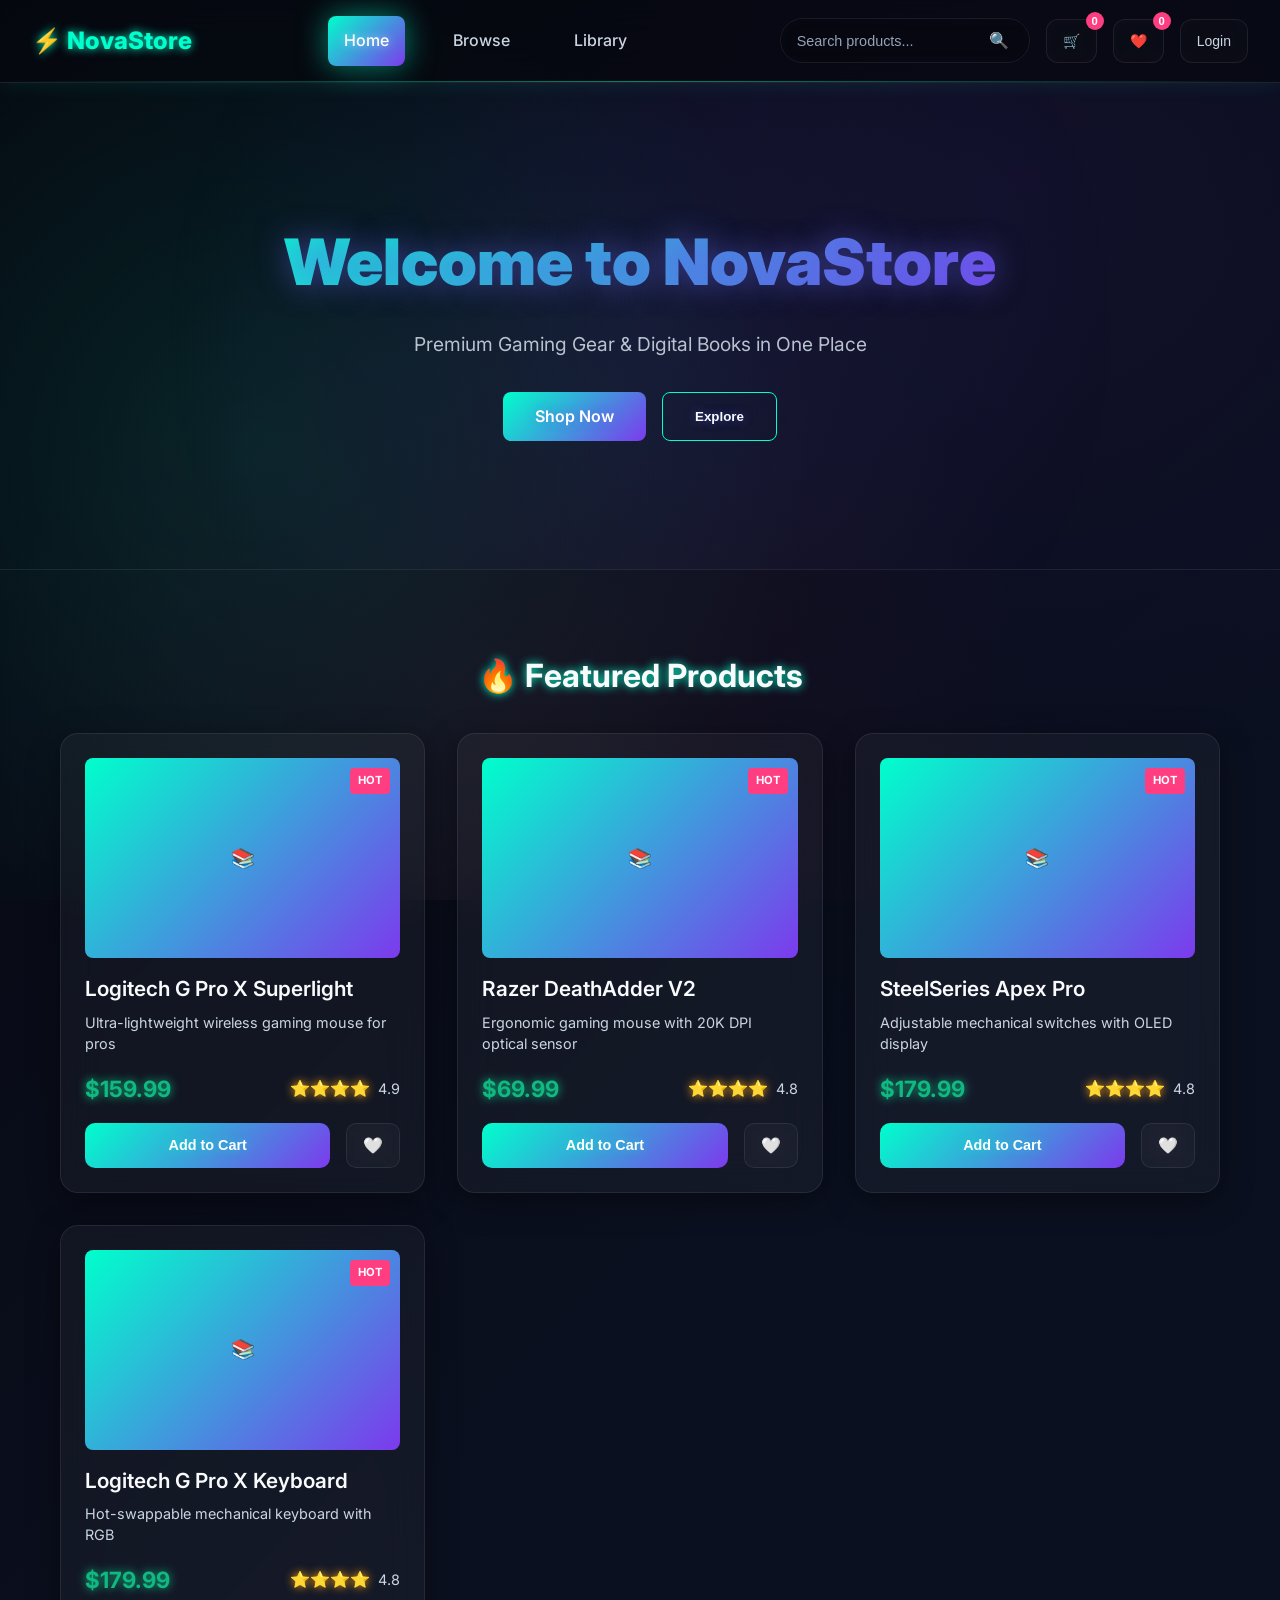
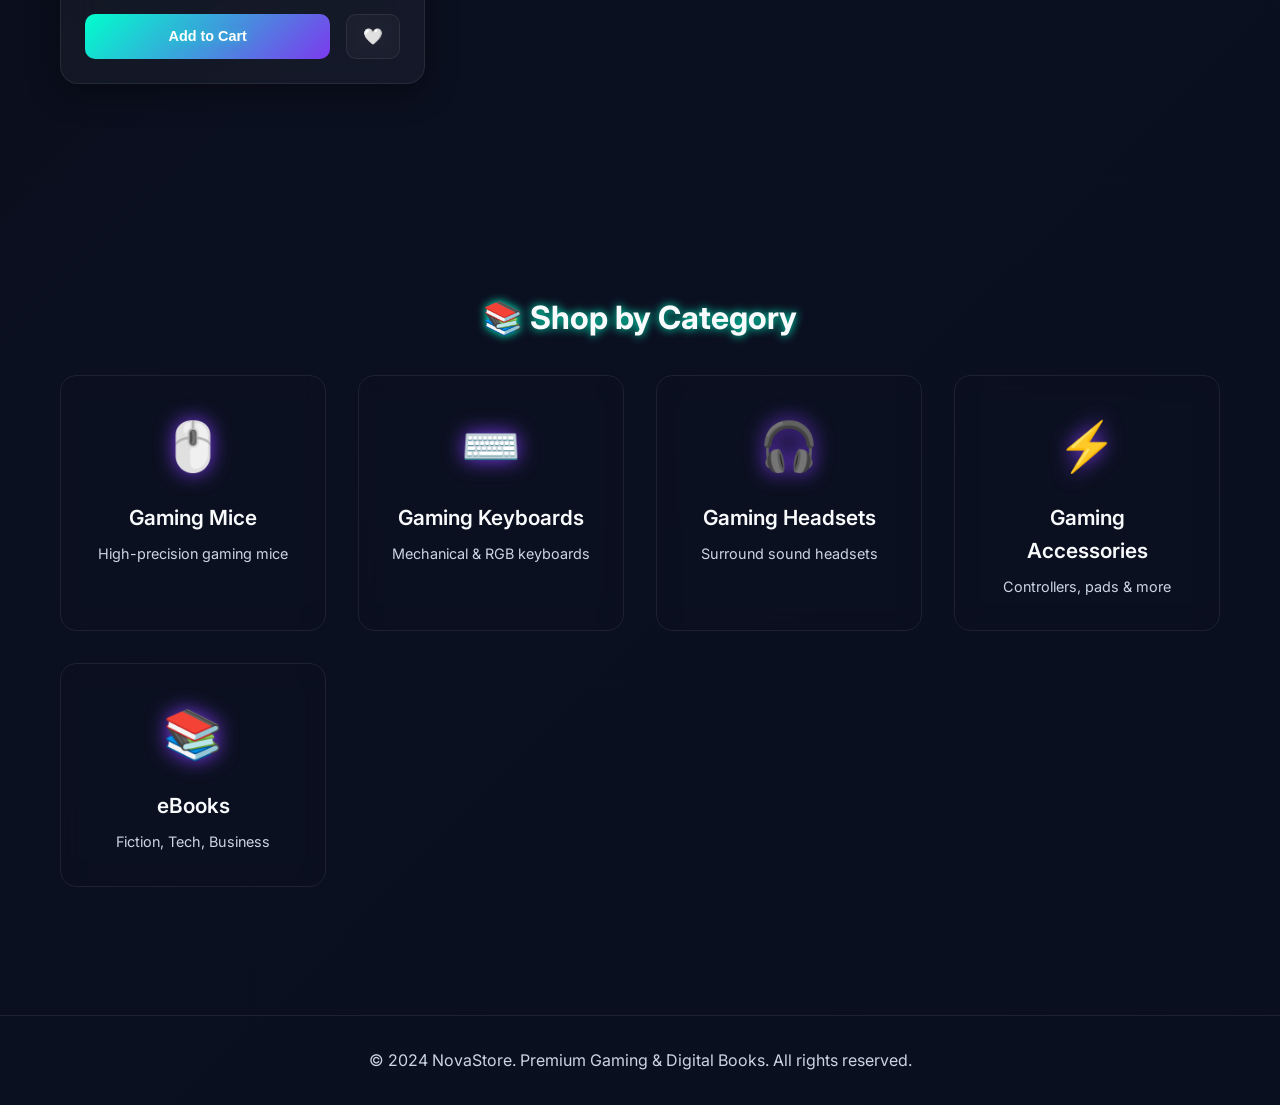
==== index.html @ 417b8835 "Add files via upload" ====
<!DOCTYPE html>
<html lang="en">
<head>
    <meta charset="UTF-8">
    <meta name="viewport" content="width=device-width, initial-scale=1.0">
    <title>NovaStore - Gaming Gear & Digital Books</title>
    <link rel="stylesheet" href="assets/style.css">
    <link rel="preconnect" href="https://fonts.googleapis.com">
    <link rel="preconnect" href="https://fonts.gstatic.com" crossorigin>
    <link href="https://fonts.googleapis.com/css2?family=Inter:wght@300;400;500;600;700;800;900&display=swap" rel="stylesheet">
</head>
<body>
    <!-- Navigation -->
    <nav class="navbar">
        <div class="nav-left">
            <div class="nav-brand">
                <h2>⚡ NovaStore</h2>
            </div>
        </div>
        <div class="nav-center">
            <div class="nav-menu">
                <a href="index.html" class="nav-link active">Home</a>
                <a href="browse.html" class="nav-link">Browse</a>
                <a href="library.html" class="nav-link">Library</a>
            </div>
        </div>
        <div class="nav-right">
            <div class="search-container">
                <input type="text" id="searchInput" placeholder="Search products...">
                <button class="search-btn">🔍</button>
            </div>
            <button class="nav-btn" id="cartBtn">
                <span class="icon">🛒</span>
                <span class="count" id="cartCount">0</span>
            </button>
            <button class="nav-btn" id="wishlistBtn">
                <span class="icon">❤️</span>
                <span class="count" id="wishlistCount">0</span>
            </button>
            <button class="nav-btn" id="loginBtn">Login</button>
        </div>
        <button class="mobile-menu-toggle" id="mobileMenuToggle">☰</button>
    </nav>

    <!-- Hero Section -->
    <section class="hero">
        <div class="hero-content">
            <h1 class="hero-title">Welcome to NovaStore</h1>
            <p class="hero-subtitle">Premium Gaming Gear & Digital Books in One Place</p>
            <div class="hero-actions">
                <a href="browse.html" class="btn-primary">Shop Now</a>
                <button class="btn-secondary" id="exploreBtn">Explore</button>
            </div>
        </div>
        <div class="hero-background"></div>
    </section>

    <!-- Featured Products -->
    <section class="featured-section">
        <div class="container">
            <h2 class="section-title">🔥 Featured Products</h2>
            <div class="products-grid" id="featuredProductsGrid">
                <!-- Products will be dynamically inserted here -->
            </div>
        </div>
    </section>

    <!-- Categories -->
    <section class="categories-section">
        <div class="container">
            <h2 class="section-title">📚 Shop by Category</h2>
            <div class="categories-grid">
                <div class="category-card" data-category="Gaming Gear - Mouse">
                    <div class="category-icon">🖱️</div>
                    <h3>Gaming Mice</h3>
                    <p>High-precision gaming mice</p>
                </div>
                <div class="category-card" data-category="Gaming Gear - Keyboard">
                    <div class="category-icon">⌨️</div>
                    <h3>Gaming Keyboards</h3>
                    <p>Mechanical & RGB keyboards</p>
                </div>
                <div class="category-card" data-category="Gaming Gear - Headsets">
                    <div class="category-icon">🎧</div>
                    <h3>Gaming Headsets</h3>
                    <p>Surround sound headsets</p>
                </div>
                <div class="category-card" data-category="Gaming Gear - Accessories">
                    <div class="category-icon">⚡</div>
                    <h3>Gaming Accessories</h3>
                    <p>Controllers, pads & more</p>
                </div>
                <div class="category-card" data-category="eBooks">
                    <div class="category-icon">📚</div>
                    <h3>eBooks</h3>
                    <p>Fiction, Tech, Business</p>
                </div>
            </div>
        </div>
    </section>

    <!-- Cart Sidebar -->
    <div class="cart-overlay" id="cartOverlay"></div>
    <div class="cart-sidebar" id="cartSidebar">
        <div class="cart-header">
            <h3>Shopping Cart</h3>
            <button class="close-btn" id="closeCartBtn">×</button>
        </div>
        <div class="cart-items" id="cartItems">
            <!-- Cart items will be dynamically inserted here -->
        </div>
        <div class="cart-footer">
            <div class="cart-total">
                <span>Total:</span>
                <span id="cartTotal">$0.00</span>
            </div>
            <button class="checkout-btn" id="checkoutBtn">Checkout</button>
        </div>
    </div>

    <!-- Wishlist Modal -->
    <div class="wishlist-overlay" id="wishlistOverlay"></div>
    <div class="wishlist-modal" id="wishlistModal">
        <div class="wishlist-header">
            <h3>My Wishlist</h3>
            <button class="close-btn" id="closeWishlistBtn">×</button>
        </div>
        <div class="wishlist-items" id="wishlistItems">
            <!-- Wishlist items will be dynamically inserted here -->
        </div>
    </div>

    <!-- Login Modal -->
    <div class="login-overlay" id="loginOverlay"></div>
    <div class="login-modal" id="loginModal">
        <div class="login-header">
            <h3>Login to NovaStore</h3>
            <button class="close-btn" id="closeLoginBtn">×</button>
        </div>
        <form id="loginForm">
            <div class="form-group">
                <input type="text" id="loginUsername" placeholder="Username" required>
            </div>
            <div class="form-group">
                <input type="password" id="loginPassword" placeholder="Password" required>
            </div>
            <button type="submit" class="btn-primary">Login</button>
        </form>
    </div>

    <!-- Toast Notifications -->
    <div class="toast-container" id="toastContainer"></div>

    <!-- Footer -->
    <footer class="footer">
        <div class="container">
            <p>&copy; 2024 NovaStore. Premium Gaming & Digital Books. All rights reserved.</p>
        </div>
    </footer>

    <script src="assets/app.js" defer></script>
</body>
</html>
---- assets/style.css ----
/* NovaStore - Premium Dark Neon SaaS Gaming Marketplace */
:root {
    /* Premium Dark Neon Theme Variables */
    --bg-primary: #06080f;
    --bg-secondary: #0b1020;
    --bg-gradient: linear-gradient(135deg, #06080f 0%, #0b1020 50%, #0a0f1f 100%);
    --card-bg: rgba(255, 255, 255, 0.04);
    --card-glass: rgba(255, 255, 255, 0.02);
    --border: rgba(255, 255, 255, 0.08);
    --border-glow: rgba(255, 255, 255, 0.12);
    
    /* Neon Accent Colors */
    --primary: #00ffcc;
    --secondary: #7c3aed;
    --accent: #ff3d81;
    --success: #10b981;
    --warning: #f59e0b;
    --error: #ef4444;
    
    /* Text System */
    --text: #e5e7eb;
    --text-primary: #f8fafc;
    --text-secondary: #cbd5e1;
    --text-muted: #94a3b8;
    --text-dim: #64748b;
    
    /* Shadow & Glow System */
    --shadow-glow: 0 0 20px rgba(0, 255, 204, 0.3);
    --shadow-card: 0 8px 32px rgba(0, 0, 0, 0.4);
    --shadow-hover: 0 12px 48px rgba(0, 255, 204, 0.15);
    --glow-primary: 0 0 30px rgba(0, 255, 204, 0.5);
    --glow-secondary: 0 0 25px rgba(124, 58, 237, 0.4);
    --glow-accent: 0 0 20px rgba(255, 61, 129, 0.4);
    
    /* Glass Effect Values */
    --glass-blur: blur(20px);
    --glass-bg: rgba(6, 8, 15, 0.7);
    --glass-border: rgba(255, 255, 255, 0.1);
}

* {
    margin: 0;
    padding: 0;
    box-sizing: border-box;
}

body {
    font-family: 'Inter', -apple-system, BlinkMacSystemFont, 'Segoe UI', sans-serif;
    background: var(--bg-gradient);
    color: var(--text-primary);
    line-height: 1.6;
    overflow-x: hidden;
    min-height: 100vh;
    position: relative;
}

body::before {
    content: '';
    position: fixed;
    top: 0;
    left: 0;
    right: 0;
    bottom: 0;
    background: radial-gradient(circle at 20% 50%, rgba(0, 255, 204, 0.1) 0%, transparent 50%),
                radial-gradient(circle at 80% 20%, rgba(124, 58, 237, 0.08) 0%, transparent 50%),
                radial-gradient(circle at 40% 80%, rgba(255, 61, 129, 0.06) 0%, transparent 50%);
    pointer-events: none;
    z-index: -1;
    animation: backgroundFloat 20s ease-in-out infinite;
}

.container {
    max-width: 1200px;
    margin: 0 auto;
    padding: 0 20px;
}

/* Navigation - Steam Style Glass UI */
.navbar {
    display: flex;
    justify-content: space-between;
    align-items: center;
    padding: 1rem 2rem;
    background: var(--glass-bg);
    backdrop-filter: var(--glass-blur);
    border-bottom: 1px solid var(--glass-border);
    position: sticky;
    top: 0;
    z-index: 1000;
    box-shadow: 0 0 20px rgba(0, 255, 204, 0.1);
    transition: all 0.3s ease;
}

.navbar::after {
    content: '';
    position: absolute;
    bottom: 0;
    left: 0;
    right: 0;
    height: 1px;
    background: linear-gradient(90deg, transparent, var(--primary), transparent);
    opacity: 0.5;
    animation: borderGlow 3s ease-in-out infinite;
}

.nav-left {
    display: flex;
    align-items: center;
    flex: 0 0 auto;
}

.nav-brand h2 {
    font-weight: 800;
    font-size: 1.5rem;
    color: var(--primary);
    margin: 0;
    text-shadow: 0 0 10px var(--primary);
}

.nav-center {
    display: flex;
    justify-content: center;
    align-items: center;
    flex: 1 0 auto;
}

.nav-menu {
    display: flex;
    align-items: center;
    gap: 2rem;
}

.nav-link {
    color: var(--text-secondary);
    text-decoration: none;
    font-weight: 500;
    padding: 0.75rem 1rem;
    border-radius: 8px;
    transition: all 0.3s ease;
    position: relative;
    overflow: hidden;
}

.nav-link::before {
    content: '';
    position: absolute;
    top: 0;
    left: -100%;
    width: 100%;
    height: 100%;
    background: linear-gradient(90deg, transparent, rgba(0, 255, 204, 0.2), transparent);
    transition: left 0.5s ease;
}

.nav-link:hover {
    background: var(--card-glass);
    color: var(--primary);
    transform: translateY(-2px);
    box-shadow: 0 4px 12px rgba(0, 255, 204, 0.2);
}

.nav-link:hover::before {
    left: 100%;
}

.nav-link.active {
    background: linear-gradient(135deg, var(--primary), var(--secondary));
    color: white;
    box-shadow: var(--glow-primary);
    text-shadow: 0 0 10px rgba(255, 255, 255, 0.5);
}

.nav-right {
    display: flex;
    align-items: center;
    gap: 1rem;
    flex: 0 0 auto;
}

.search-container {
    display: flex;
    align-items: center;
    background: var(--bg-glass);
    border: 1px solid var(--border);
    border-radius: 25px;
    padding: 0.5rem 1rem;
    transition: all 0.3s ease;
    min-width: 200px;
    backdrop-filter: blur(10px);
}

.search-container input {
    background: none;
    border: none;
    color: var(--text-primary);
    font-size: 0.9rem;
    width: 100%;
    outline: none;
}

.search-container input::placeholder {
    color: var(--text-muted);
}

.search-btn {
    background: none;
    border: none;
    color: var(--text-secondary);
    cursor: pointer;
    font-size: 1rem;
    padding: 0.25rem;
    margin-left: 0.5rem;
}

.nav-btn {
    background: var(--card-glass);
    border: 1px solid var(--border);
    color: var(--text-secondary);
    border-radius: 10px;
    padding: 0.5rem 1rem;
    cursor: pointer;
    transition: all 0.3s cubic-bezier(0.4, 0, 0.2, 1);
    font-weight: 500;
    font-size: 0.9rem;
    position: relative;
    backdrop-filter: var(--glass-blur);
    overflow: hidden;
}

.nav-btn::before {
    content: '';
    position: absolute;
    top: 50%;
    left: 50%;
    width: 0;
    height: 0;
    background: radial-gradient(circle, rgba(0, 255, 204, 0.2), transparent);
    transform: translate(-50%, -50%);
    transition: all 0.4s ease;
    border-radius: 50%;
}

.nav-btn:hover {
    border-color: var(--primary);
    color: var(--primary);
    transform: translateY(-3px) scale(1.05);
    box-shadow: var(--glow-primary);
}

.nav-btn:hover::before {
    width: 100%;
    height: 100%;
}

.nav-btn.bounce {
    animation: cartBounce 0.6s ease;
}

.nav-btn .count {
    position: absolute;
    top: -8px;
    right: -8px;
    background: var(--accent);
    color: white;
    border-radius: 50%;
    width: 18px;
    height: 18px;
    display: flex;
    align-items: center;
    justify-content: center;
    font-size: 0.7rem;
    font-weight: 700;
}

/* Enhanced Badge/Count Styling */
.cart-count,
.wishlist-count,
.badge,
.item-count {
    position: absolute;
    top: -6px;
    right: -6px;

    min-width: 18px;
    height: 18px;
    padding: 0 5px;

    display: flex;
    align-items: center;
    justify-content: center;

    font-size: 11px;
    font-weight: 700;
    line-height: 1;

    border-radius: 999px;

    background: #ff3d81;
    color: #ffffff;

    box-shadow: 0 0 10px rgba(255, 61, 129, 0.5);

    z-index: 10;
}

/* Enhanced Navigation Button Styling */
.nav-actions button,
.nav-btn,
.icon-btn {
    position: relative;

    /* make buttons bigger */
    padding: 10px 16px;
    min-width: 44px;
    min-height: 44px;

    font-size: 14px;

    display: flex;
    align-items: center;
    justify-content: center;

    border-radius: 12px;
}

/* make icons container stable */
.nav-actions {
    display: flex;
    align-items: center;
    gap: 12px;
}

.navbar,
.nav-actions,
.nav-btn,
.icon-btn {
    overflow: visible !important;
}

/* Make sure navbar is on top layer */
.navbar {
    position: sticky;
    top: 0;
    z-index: 9999;
}

/* Ensure buttons are proper stacking context */
.nav-actions button,
.nav-btn,
.icon-btn {
    position: relative;
    z-index: 1;
}

/* FORCE badge ABOVE EVERYTHING */
.cart-count,
.wishlist-count,
.badge,
.item-count {
    position: absolute;
    top: -6px;
    right: -6px;

    z-index: 99999 !important;

    min-width: 18px;
    height: 18px;

    display: flex;
    align-items: center;
    justify-content: center;

    font-size: 11px;
    font-weight: 700;

    border-radius: 999px;

    background: #ff3d81;
    color: white;

    box-shadow: 0 0 10px rgba(255, 61, 129, 0.6);
}

/* extra safety for mobile */
@media (max-width: 768px) {
    .nav-actions button,
    .nav-btn,
    .icon-btn {
        padding: 12px 18px;
        min-width: 48px;
        min-height: 48px;
    }
}

.mobile-menu-toggle {
    display: none;
    background: var(--bg-glass);
    border: 1px solid var(--border);
    border-radius: 8px;
    padding: 0.5rem;
    cursor: pointer;
    color: var(--text-primary);
    font-size: 1.2rem;
}

/* Hero Section */
.hero {
    padding: 8rem 0;
    background: linear-gradient(135deg, var(--bg-dark) 0%, var(--bg-card) 100%);
    position: relative;
    overflow: hidden;
}

.hero-content {
    text-align: center;
    position: relative;
    z-index: 1;
    max-width: 800px;
    margin: 0 auto;
}

.hero-title {
    font-size: clamp(2.5rem, 5vw, 4rem);
    font-weight: 900;
    margin-bottom: 1rem;
    background: linear-gradient(135deg, var(--primary), var(--secondary));
    -webkit-background-clip: text;
    background-clip: text;
    -webkit-text-fill-color: transparent;
    color: transparent;
    text-shadow: 0 0 30px rgba(99, 102, 241, 0.5);
}

.hero-subtitle {
    font-size: 1.2rem;
    color: var(--text-secondary);
    margin-bottom: 2rem;
    opacity: 0.9;
}

.hero-actions {
    display: flex;
    gap: 1rem;
    justify-content: center;
    flex-wrap: wrap;
}

.hero-background {
    position: absolute;
    top: 0;
    left: 0;
    right: 0;
    bottom: 0;
    background: radial-gradient(circle, rgba(99, 102, 241, 0.1) 0%, transparent 70%);
    animation: float 6s ease-in-out infinite;
}

/* Section Styles */
section {
    padding: 5rem 0;
}

.section-title, .page-title {
    font-size: 2rem;
    font-weight: 700;
    color: var(--text-primary);
    margin-bottom: 2rem;
    text-align: center;
    text-shadow: 0 0 10px var(--primary);
}

/* Featured Section */
.featured-section {
    background: var(--bg-card);
    border-top: 1px solid var(--border);
}

/* Categories Section */
.categories-section {
    background: var(--bg-dark);
}

.categories-grid {
    display: grid;
    grid-template-columns: repeat(auto-fit, minmax(250px, 1fr));
    gap: 2rem;
    margin-bottom: 3rem;
}

.category-card {
    background: var(--bg-glass);
    border: 1px solid var(--border);
    border-radius: 16px;
    padding: 2rem;
    text-align: center;
    cursor: pointer;
    transition: all 0.3s ease;
    backdrop-filter: blur(10px);
    position: relative;
    overflow: hidden;
}

.category-card:hover {
    transform: translateY(-8px);
    border-color: var(--primary);
    box-shadow: 0 20px 40px rgba(99, 102, 241, 0.3);
}

.category-icon {
    font-size: 3rem;
    margin-bottom: 1rem;
    filter: drop-shadow(0 0 10px var(--secondary));
}

.category-card h3 {
    font-size: 1.3rem;
    font-weight: 600;
    color: var(--text-primary);
    margin-bottom: 0.5rem;
}

.category-card p {
    color: var(--text-secondary);
    font-size: 0.9rem;
}

/* Browse Section */
.browse-section {
    background: var(--bg-dark);
    min-height: 60vh;
}

.browse-header {
    display: flex;
    justify-content: space-between;
    align-items: center;
    margin-bottom: 2rem;
    flex-wrap: wrap;
    gap: 1rem;
}

.filter-controls {
    display: flex;
    gap: 1rem;
}

.filter-controls select {
    background: var(--bg-glass);
    border: 1px solid var(--border);
    color: var(--text-primary);
    padding: 0.5rem 1rem;
    border-radius: 8px;
    cursor: pointer;
    min-width: 150px;
    backdrop-filter: blur(10px);
    transition: all 0.3s ease;
}

.filter-controls select:hover {
    border-color: var(--primary);
}

/* Library Section */
.library-section {
    background: var(--bg-dark);
    min-height: 60vh;
}

.library-header {
    display: flex;
    justify-content: space-between;
    align-items: center;
    margin-bottom: 2rem;
    flex-wrap: wrap;
    gap: 1rem;
}

.library-stats {
    color: var(--text-secondary);
    font-size: 1rem;
}

.library-stats #libraryCount {
    color: var(--primary);
    font-weight: 600;
}

.empty-state {
    text-align: center;
    padding: 4rem 2rem;
    background: var(--bg-glass);
    border: 1px solid var(--border);
    border-radius: 16px;
    backdrop-filter: blur(10px);
}

.empty-icon {
    font-size: 4rem;
    margin-bottom: 1rem;
    opacity: 0.5;
}

.empty-state h3 {
    font-size: 1.5rem;
    color: var(--text-primary);
    margin-bottom: 1rem;
}

.empty-state p {
    color: var(--text-secondary);
    margin-bottom: 2rem;
}

/* Products Grid */
.products-grid {
    display: grid;
    grid-template-columns: repeat(auto-fill, minmax(300px, 1fr));
    gap: 2rem;
    margin-bottom: 3rem;
}

/* Product Cards - World-Class Glassmorphism */
.product-card {
    background: var(--card-bg);
    border: 1px solid var(--border);
    border-radius: 18px;
    padding: 1.5rem;
    transition: all 0.4s cubic-bezier(0.4, 0, 0.2, 1);
    position: relative;
    overflow: hidden;
    backdrop-filter: var(--glass-blur);
    box-shadow: var(--shadow-card);
}

.product-card::before {
    content: '';
    position: absolute;
    top: 0;
    left: 0;
    right: 0;
    bottom: 0;
    background: linear-gradient(135deg, 
        rgba(0, 255, 204, 0.05) 0%, 
        rgba(124, 58, 237, 0.03) 50%, 
        rgba(255, 61, 129, 0.02) 100%);
    opacity: 0;
    transition: opacity 0.4s ease;
    pointer-events: none;
}

.product-card:hover {
    transform: translateY(-12px) scale(1.02);
    border-color: var(--primary);
    box-shadow: var(--shadow-hover);
    background: var(--card-glass);
}

.product-card:hover::before {
    opacity: 1;
}

.product-image {
    width: 100%;
    height: 200px;
    background: linear-gradient(135deg, var(--primary), var(--secondary));
    border-radius: 8px;
    display: flex;
    align-items: center;
    justify-content: center;
    color: white;
    font-size: 1.2rem;
    font-weight: 600;
    margin-bottom: 1rem;
    position: relative;
}

.product-badge {
    position: absolute;
    top: 10px;
    right: 10px;
    background: var(--accent);
    color: white;
    padding: 0.25rem 0.5rem;
    border-radius: 4px;
    font-size: 0.7rem;
    font-weight: 700;
    text-transform: uppercase;
}

.product-title {
    font-size: 1.3rem;
    font-weight: 600;
    color: var(--text-primary);
    margin-bottom: 0.5rem;
    line-height: 1.4;
}

.product-description {
    color: var(--text-secondary);
    font-size: 0.9rem;
    line-height: 1.5;
    margin-bottom: 1rem;
}

.product-meta {
    display: flex;
    justify-content: space-between;
    align-items: center;
    margin-bottom: 1rem;
}

.product-price {
    font-size: 1.4rem;
    font-weight: 700;
    color: var(--success);
    text-shadow: 0 0 10px var(--success);
}

.product-rating {
    display: flex;
    align-items: center;
    gap: 0.5rem;
}

.stars {
    color: var(--warning);
    filter: drop-shadow(0 0 5px var(--warning));
}

.rating-value {
    color: var(--text-secondary);
    font-size: 0.9rem;
}

.product-actions {
    display: flex;
    gap: 1rem;
}

.product-btn {
    background: linear-gradient(135deg, var(--primary), var(--secondary));
    color: white;
    border: none;
    border-radius: 10px;
    padding: 0.75rem 1.5rem;
    font-weight: 600;
    cursor: pointer;
    transition: all 0.3s cubic-bezier(0.4, 0, 0.2, 1);
    font-size: 0.9rem;
    flex: 1;
    text-shadow: 0 0 10px rgba(0, 255, 204, 0.5);
    position: relative;
    overflow: hidden;
}

.product-btn::before {
    content: '';
    position: absolute;
    top: 0;
    left: -100%;
    width: 100%;
    height: 100%;
    background: linear-gradient(90deg, transparent, rgba(255, 255, 255, 0.2), transparent);
    transition: left 0.6s ease;
}

.product-btn:hover {
    transform: translateY(-3px) scale(1.02);
    box-shadow: var(--glow-primary);
    background: linear-gradient(135deg, var(--primary), var(--accent));
}

.product-btn:hover::before {
    left: 100%;
}

.product-btn:active {
    transform: translateY(-1px) scale(1.01);
    transition: all 0.1s ease;
}

.product-btn:disabled {
    background: var(--text-dim);
    cursor: not-allowed;
    transform: none;
    box-shadow: none;
    opacity: 0.6;
}

.product-btn:disabled::before {
    display: none;
}

.wishlist-btn {
    background: var(--card-glass);
    border: 1px solid var(--border);
    color: var(--text-secondary);
    border-radius: 10px;
    padding: 0.75rem 1rem;
    cursor: pointer;
    transition: all 0.3s cubic-bezier(0.4, 0, 0.2, 1);
    font-size: 1rem;
    backdrop-filter: var(--glass-blur);
    position: relative;
    overflow: hidden;
}

.wishlist-btn::before {
    content: '';
    position: absolute;
    top: 50%;
    left: 50%;
    width: 0;
    height: 0;
    background: radial-gradient(circle, rgba(255, 61, 129, 0.3), transparent);
    transform: translate(-50%, -50%);
    transition: all 0.4s ease;
    border-radius: 50%;
}

.wishlist-btn:hover {
    border-color: var(--accent);
    color: var(--accent);
    transform: translateY(-3px) scale(1.05);
    box-shadow: var(--glow-accent);
    background: var(--card-bg);
}

.wishlist-btn:hover::before {
    width: 100%;
    height: 100%;
}

.wishlist-btn.active {
    background: linear-gradient(135deg, var(--accent), var(--secondary));
    border-color: var(--accent);
    color: white;
    box-shadow: var(--glow-accent);
    animation: heartPulse 1.5s ease-in-out infinite;
}

.wishlist-btn:active {
    transform: translateY(-1px) scale(1.02);
    transition: all 0.1s ease;
}

/* Cart Sidebar */
.cart-overlay, .wishlist-overlay, .login-overlay {
    position: fixed;
    top: 0;
    left: 0;
    right: 0;
    bottom: 0;
    background: rgba(0, 0, 0, 0.9);
    z-index: 999;
    opacity: 0;
    visibility: hidden;
    transition: all 0.3s ease;
    backdrop-filter: blur(10px);
}

.cart-overlay.active, .wishlist-overlay.active, .login-overlay.active {
    opacity: 1;
    visibility: visible;
}

.cart-sidebar {
    position: fixed;
    top: 0;
    right: -400px;
    width: 350px;
    height: 100vh;
    background: var(--bg-card);
    border-left: 1px solid var(--primary);
    z-index: 1000;
    transition: right 0.3s ease;
    overflow-y: auto;
    backdrop-filter: blur(20px);
}

.cart-sidebar.active {
    right: 0;
    box-shadow: -10px 0 30px rgba(99, 102, 241, 0.3);
}

.cart-header, .wishlist-header, .login-header {
    display: flex;
    justify-content: space-between;
    align-items: center;
    padding: 1.5rem;
    border-bottom: 1px solid var(--border);
}

.close-btn {
    background: none;
    border: none;
    color: var(--text-muted);
    font-size: 1.5rem;
    cursor: pointer;
    padding: 0.5rem;
    transition: color 0.3s ease;
}

.close-btn:hover {
    color: var(--accent);
}

.cart-items, .wishlist-items {
    padding: 1rem;
    max-height: calc(100vh - 200px);
    overflow-y: auto;
}

.cart-item, .wishlist-item {
    display: flex;
    justify-content: space-between;
    align-items: center;
    padding: 1rem;
    border-bottom: 1px solid var(--border);
    background: var(--bg-glass);
    margin-bottom: 0.5rem;
    border-radius: 8px;
}

.cart-item:last-child, .wishlist-item:last-child {
    border-bottom: none;
}

.cart-item-info, .wishlist-item-info {
    flex: 1;
}

.cart-item-title, .wishlist-item-title {
    font-weight: 600;
    color: var(--text-primary);
    margin-bottom: 0.5rem;
}

.cart-item-price, .wishlist-item-price {
    color: var(--success);
    font-weight: 700;
    margin-bottom: 0.5rem;
}

.quantity-controls {
    display: flex;
    align-items: center;
    gap: 0.5rem;
}

.quantity-btn {
    background: var(--bg-glass);
    border: 1px solid var(--border);
    color: var(--text-secondary);
    border-radius: 4px;
    width: 24px;
    height: 24px;
    cursor: pointer;
    display: flex;
    align-items: center;
    justify-content: center;
    font-size: 0.8rem;
    transition: all 0.3s ease;
}

.quantity-btn:hover {
    background: var(--primary);
    color: white;
}

.quantity-value {
    color: var(--text-primary);
    font-weight: 500;
    min-width: 20px;
    text-align: center;
}

.remove-item {
    background: none;
    border: none;
    color: var(--accent);
    cursor: pointer;
    padding: 0.5rem;
    transition: color 0.3s ease;
}

.remove-item:hover {
    color: var(--error);
}

.cart-footer {
    padding: 1.5rem;
    border-top: 1px solid var(--border);
    background: var(--bg-glass);
}

.cart-total {
    display: flex;
    justify-content: space-between;
    align-items: center;
    margin-bottom: 1rem;
    font-size: 1.1rem;
    font-weight: 600;
}

.checkout-btn {
    background: linear-gradient(135deg, var(--success), var(--primary));
    color: white;
    border: none;
    border-radius: 8px;
    padding: 0.75rem 1.5rem;
    font-weight: 600;
    cursor: pointer;
    transition: all 0.3s ease;
    width: 100%;
    text-shadow: 0 0 10px rgba(16, 185, 129, 0.5);
}

.checkout-btn:hover {
    transform: translateY(-2px);
    box-shadow: 0 10px 20px rgba(16, 185, 129, 0.4);
}

/* Modals */
.wishlist-modal, .login-modal {
    position: fixed;
    top: 50%;
    left: 50%;
    transform: translate(-50%, -50%);
    background: var(--bg-card);
    border: 1px solid var(--primary);
    border-radius: 16px;
    padding: 2rem;
    max-width: 500px;
    width: 90%;
    z-index: 1001;
    opacity: 0;
    visibility: hidden;
    transition: all 0.3s ease;
    backdrop-filter: blur(20px);
}

.wishlist-modal.active, .login-modal.active {
    opacity: 1;
    visibility: visible;
    transform: translate(-50%, -50%) scale(1);
    box-shadow: 0 20px 40px rgba(99, 102, 241, 0.3);
}

/* Forms */
.form-group {
    margin-bottom: 1.5rem;
}

.form-group input {
    width: 100%;
    background: var(--bg-glass);
    border: 1px solid var(--border);
    border-radius: 8px;
    padding: 1rem;
    color: var(--text-primary);
    font-size: 1rem;
    transition: all 0.3s ease;
}

.form-group input:focus {
    outline: none;
    border-color: var(--primary);
    box-shadow: 0 0 10px rgba(99, 102, 241, 0.2);
}

.form-group input::placeholder {
    color: var(--text-muted);
}

/* Buttons */
.btn-primary, .btn-secondary {
    background: linear-gradient(135deg, var(--primary), var(--secondary));
    color: white;
    border: none;
    border-radius: 8px;
    padding: 0.75rem 2rem;
    font-weight: 600;
    cursor: pointer;
    transition: all 0.3s ease;
    text-decoration: none;
    display: inline-block;
    text-shadow: 0 0 10px rgba(99, 102, 241, 0.5);
}

.btn-secondary {
    background: var(--bg-glass);
    border: 1px solid var(--primary);
    color: var(--text-primary);
}

.btn-primary:hover, .btn-secondary:hover {
    transform: translateY(-2px);
    box-shadow: 0 10px 20px rgba(99, 102, 241, 0.4);
}

/* Toast Notifications */
.toast-container {
    position: fixed;
    top: 20px;
    right: 20px;
    z-index: 2000;
}

.toast {
    background: var(--card-glass);
    border: 1px solid var(--border);
    border-radius: 12px;
    padding: 1rem 1.5rem;
    margin-bottom: 1rem;
    color: var(--text-primary);
    font-weight: 500;
    animation: slideInFromRight 0.4s cubic-bezier(0.4, 0, 0.2, 1);
    min-width: 280px;
    backdrop-filter: var(--glass-blur);
    box-shadow: var(--shadow-card);
    position: relative;
    overflow: hidden;
}

.toast::before {
    content: '';
    position: absolute;
    top: 0;
    left: 0;
    right: 0;
    height: 2px;
    background: linear-gradient(90deg, transparent, var(--primary), transparent);
    animation: shimmer 2s ease-in-out infinite;
}

.toast.success {
    border-color: var(--success);
    background: rgba(16, 185, 129, 0.1);
}

.toast.error {
    border-color: var(--error);
    background: rgba(239, 68, 68, 0.1);
}

/* Footer */
.footer {
    background: var(--bg-card);
    padding: 2rem 0;
    text-align: center;
    border-top: 1px solid var(--border);
}

.footer p {
    color: var(--text-secondary);
}

/* High-End SaaS Animations */
@keyframes fadeIn {
    from { opacity: 0; }
    to { opacity: 1; }
}

@keyframes fadeInUp {
    from { 
        opacity: 0;
        transform: translateY(40px);
    }
    to {
        opacity: 1;
        transform: translateY(0);
    }
}

@keyframes slideInFromRight {
    from { 
        opacity: 0;
        transform: translateX(50px);
    }
    to {
        opacity: 1;
        transform: translateX(0);
    }
}

@keyframes float {
    0%, 100% { transform: translate(-50%, -50%) scale(1); }
    50% { transform: translate(-50%, -50%) scale(1.1); }
}

@keyframes backgroundFloat {
    0%, 100% { 
        background-position: 0% 50%;
        transform: scale(1);
    }
    50% { 
        background-position: 100% 50%;
        transform: scale(1.05);
    }
}

@keyframes borderGlow {
    0%, 100% { opacity: 0.3; }
    50% { opacity: 0.8; }
}

@keyframes heartPulse {
    0%, 100% { 
        transform: scale(1);
        box-shadow: var(--glow-accent);
    }
    50% { 
        transform: scale(1.05);
        box-shadow: 0 0 25px rgba(255, 61, 129, 0.6);
    }
}

@keyframes glowPulse {
    0%, 100% { 
        box-shadow: var(--glow-primary);
    }
    50% { 
        box-shadow: 0 0 40px rgba(0, 255, 204, 0.7);
    }
}

@keyframes cartBounce {
    0%, 100% { transform: scale(1); }
    25% { transform: scale(1.2) rotate(-5deg); }
    50% { transform: scale(0.9) rotate(5deg); }
    75% { transform: scale(1.1) rotate(-2deg); }
}

@keyframes shimmer {
    0% { background-position: -200% center; }
    100% { background-position: 200% center; }
}

.animate-fade-in {
    opacity: 0;
    animation: fadeIn 0.8s ease-out forwards;
}

/* Mobile Responsiveness */
@media (max-width: 768px) {
    .navbar {
        padding: 1rem;
        flex-wrap: wrap;
    }
    
    .nav-left {
        flex: 1;
    }
    
    .nav-center {
        order: 3;
        flex-basis: 100%;
        margin-top: 1rem;
    }
    
    .nav-menu {
        display: none;
        position: absolute;
        top: 100%;
        left: 0;
        right: 0;
        background: var(--bg-card);
        border: 1px solid var(--primary);
        border-radius: 12px;
        padding: 1rem;
        opacity: 0;
        visibility: hidden;
        transform: translateY(-10px);
        transition: all 0.3s ease;
        z-index: 999;
        flex-direction: column;
        gap: 1rem;
    }
    
    .nav-menu.active {
        display: flex;
        opacity: 1;
        visibility: visible;
        transform: translateY(0);
    }
    
    .mobile-menu-toggle {
        display: block;
    }
    
    .products-grid {
        grid-template-columns: repeat(auto-fill, minmax(250px, 1fr));
        gap: 1rem;
    }
    
    .cart-sidebar {
        width: 300px;
        right: -300px;
    }
    
    .wishlist-modal, .login-modal {
        width: 95%;
        margin: 1rem;
        padding: 1.5rem;
    }
    
    .hero-actions {
        flex-direction: column;
        align-items: center;
    }
    
    .browse-header, .library-header {
        flex-direction: column;
        gap: 1rem;
    }
    
    .filter-controls {
        justify-content: center;
    }
    
    .categories-grid {
        grid-template-columns: repeat(auto-fit, minmax(200px, 1fr));
        gap: 1rem;
    }
}

@media (max-width: 480px) {
    .products-grid {
        grid-template-columns: 1fr;
    }
    
    .nav-right {
        gap: 0.5rem;
    }
    
    .search-container {
        min-width: 150px;
    }
    
    .nav-btn {
        padding: 0.5rem 0.75rem;
        font-size: 0.8rem;
    }
}
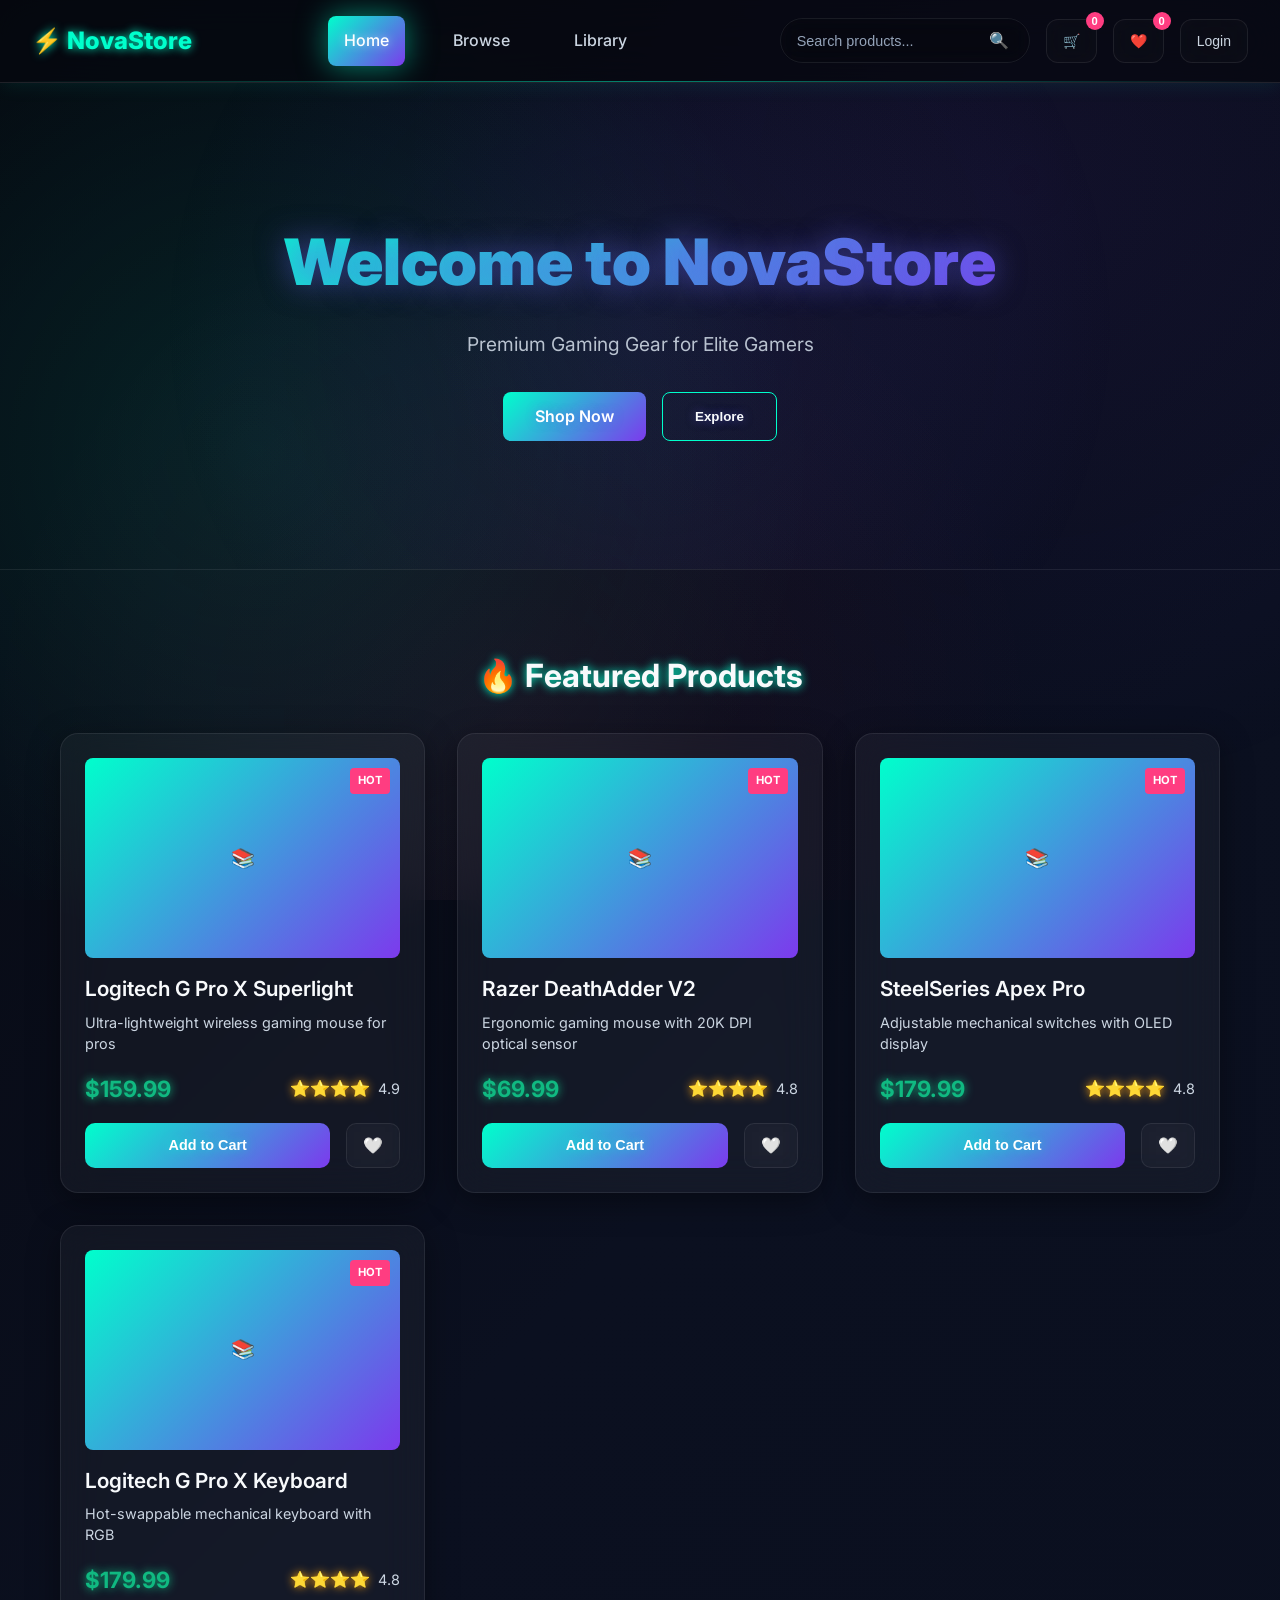
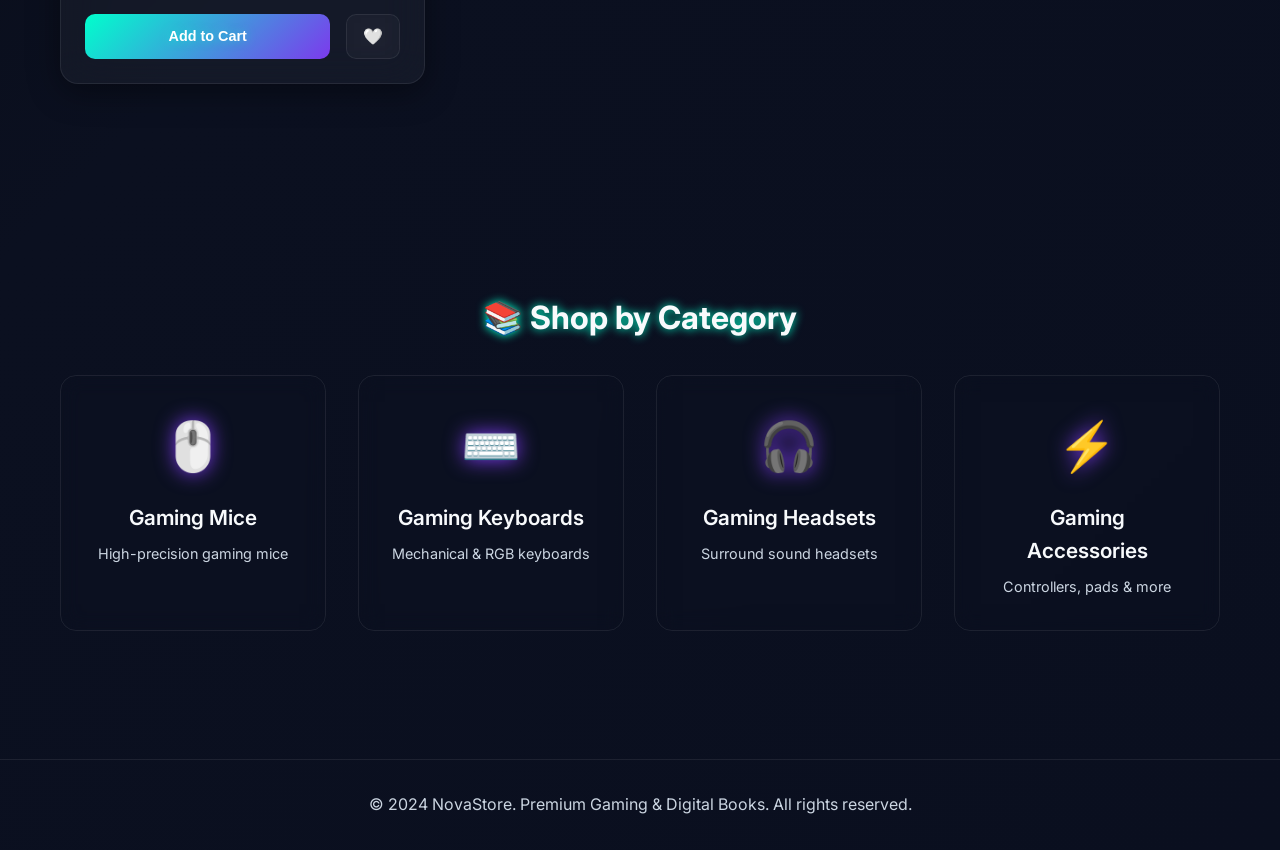
==== commit 04adac2a: "Add files via upload" ====
--- a/index.html
+++ b/index.html
@@ -3,7 +3,7 @@
 <head>
     <meta charset="UTF-8">
     <meta name="viewport" content="width=device-width, initial-scale=1.0">
-    <title>NovaStore - Gaming Gear & Digital Books</title>
+    <title>NovaStore - Premium Gaming Gear</title>
     <link rel="stylesheet" href="assets/style.css">
     <link rel="preconnect" href="https://fonts.googleapis.com">
     <link rel="preconnect" href="https://fonts.gstatic.com" crossorigin>
@@ -46,7 +46,7 @@
     <section class="hero">
         <div class="hero-content">
             <h1 class="hero-title">Welcome to NovaStore</h1>
-            <p class="hero-subtitle">Premium Gaming Gear & Digital Books in One Place</p>
+            <p class="hero-subtitle">Premium Gaming Gear for Elite Gamers</p>
             <div class="hero-actions">
                 <a href="browse.html" class="btn-primary">Shop Now</a>
                 <button class="btn-secondary" id="exploreBtn">Explore</button>
@@ -89,11 +89,6 @@
                     <div class="category-icon">⚡</div>
                     <h3>Gaming Accessories</h3>
                     <p>Controllers, pads & more</p>
-                </div>
-                <div class="category-card" data-category="eBooks">
-                    <div class="category-icon">📚</div>
-                    <h3>eBooks</h3>
-                    <p>Fiction, Tech, Business</p>
                 </div>
             </div>
         </div>
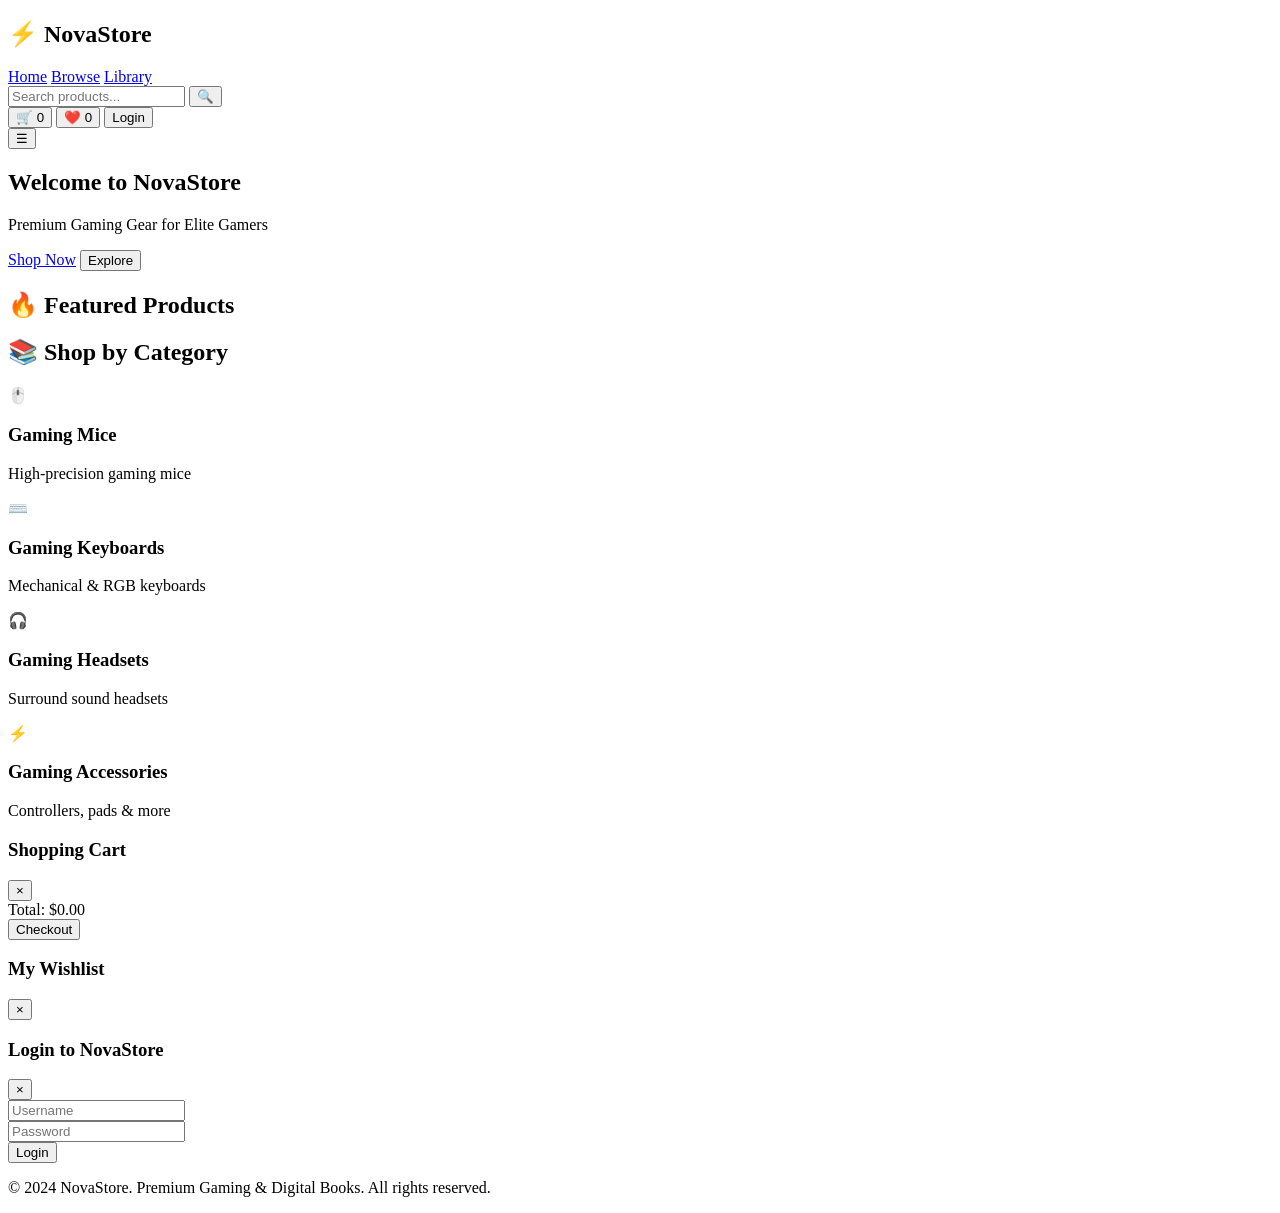
==== commit 9b6cb2d2: "Add files via upload" ====
--- a/index.html
+++ b/index.html
@@ -8,6 +8,55 @@
     <link rel="preconnect" href="https://fonts.googleapis.com">
     <link rel="preconnect" href="https://fonts.gstatic.com" crossorigin>
     <link href="https://fonts.googleapis.com/css2?family=Inter:wght@300;400;500;600;700;800;900&display=swap" rel="stylesheet">
+<style>
+/* FORCE MOBILE FIX - NO BREAK */
+@media screen and (max-width: 768px) {
+
+  body {
+    margin: 0;
+    padding: 0;
+    overflow-x: hidden;
+  }
+
+  .navbar {
+    display: flex;
+    flex-direction: column !important;
+    align-items: center !important;
+    gap: 10px;
+  }
+
+  .nav-menu {
+    display: flex;
+    flex-wrap: wrap;
+    justify-content: center;
+    gap: 8px;
+  }
+
+  .nav-actions {
+    width: 100%;
+    display: flex;
+    justify-content: space-around;
+  }
+
+  input, .search-input {
+    width: 90% !important;
+  }
+
+  .books-grid {
+    display: grid !important;
+    grid-template-columns: 1fr !important;
+    gap: 15px;
+  }
+
+  .book-card {
+    width: 100% !important;
+  }
+
+  button, .book-btn {
+    width: 100%;
+  }
+}
+</style>
 </head>
 <body>
     <!-- Navigation -->
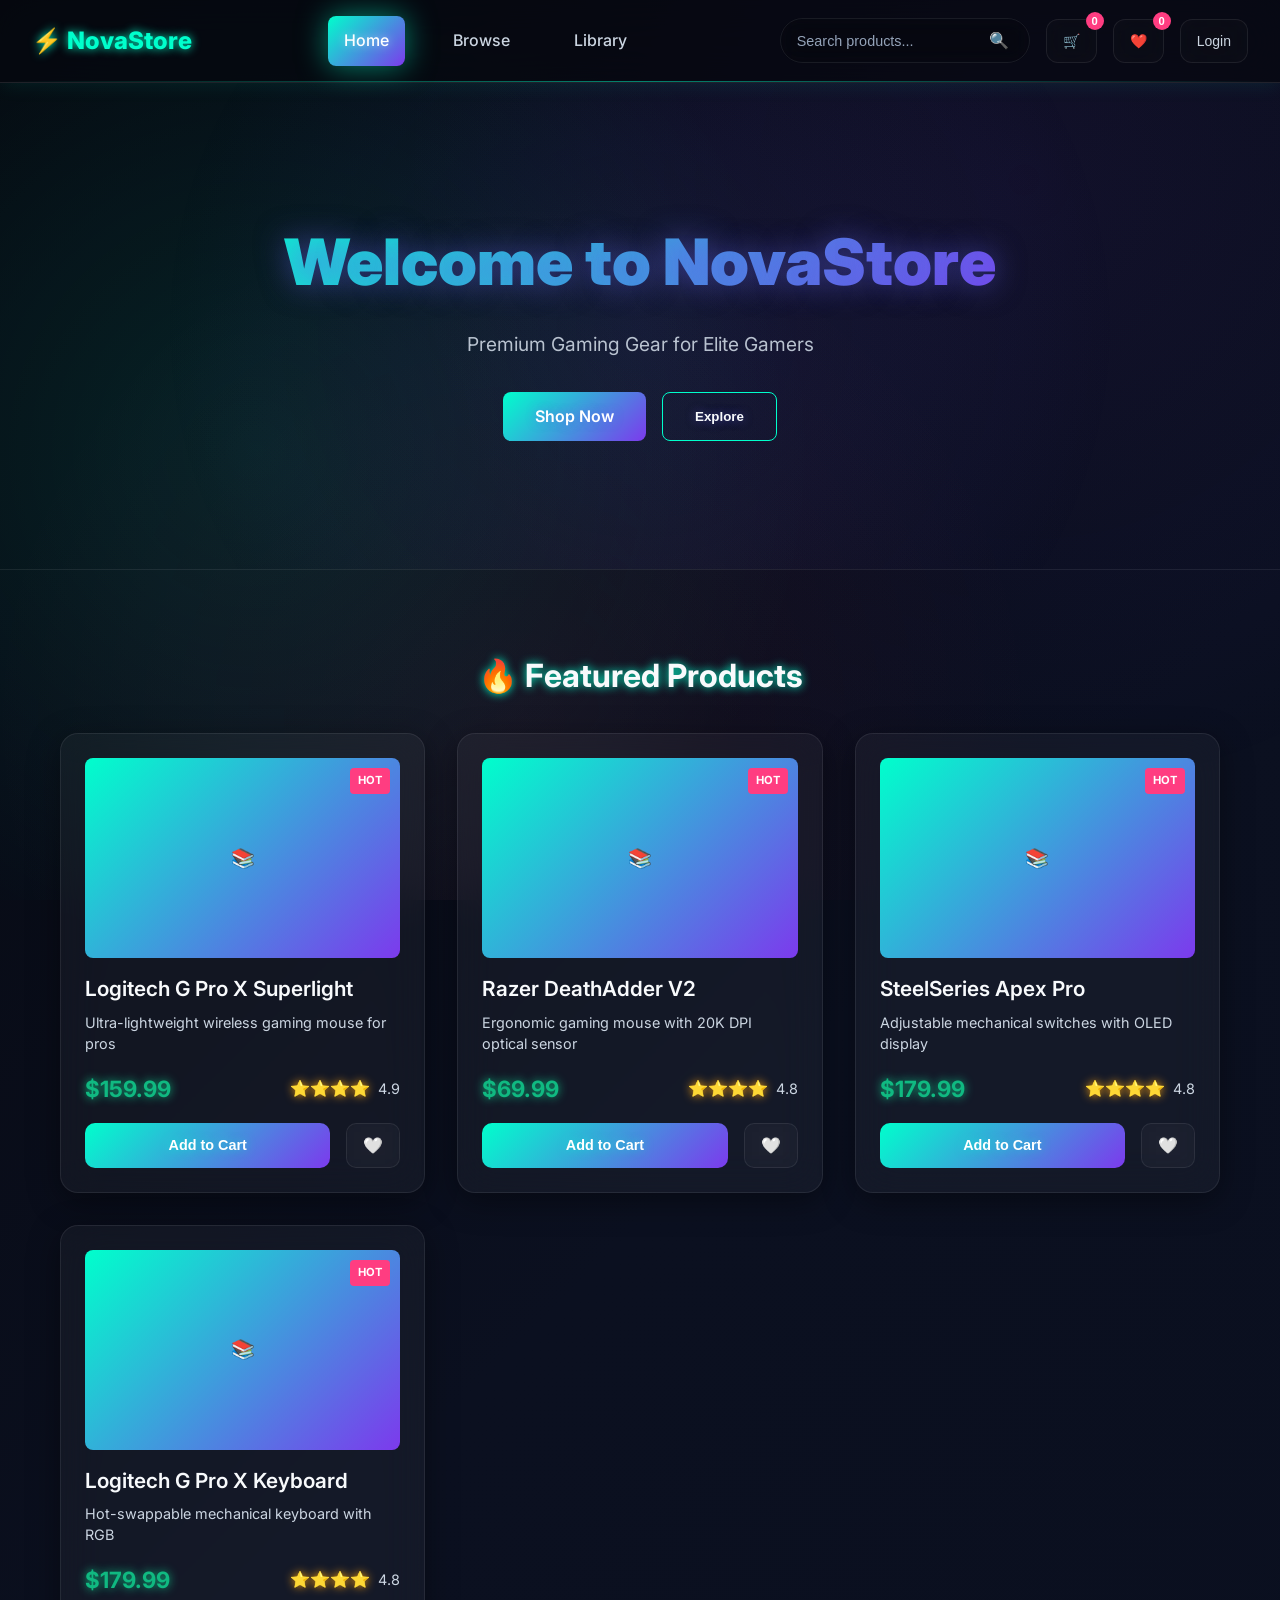
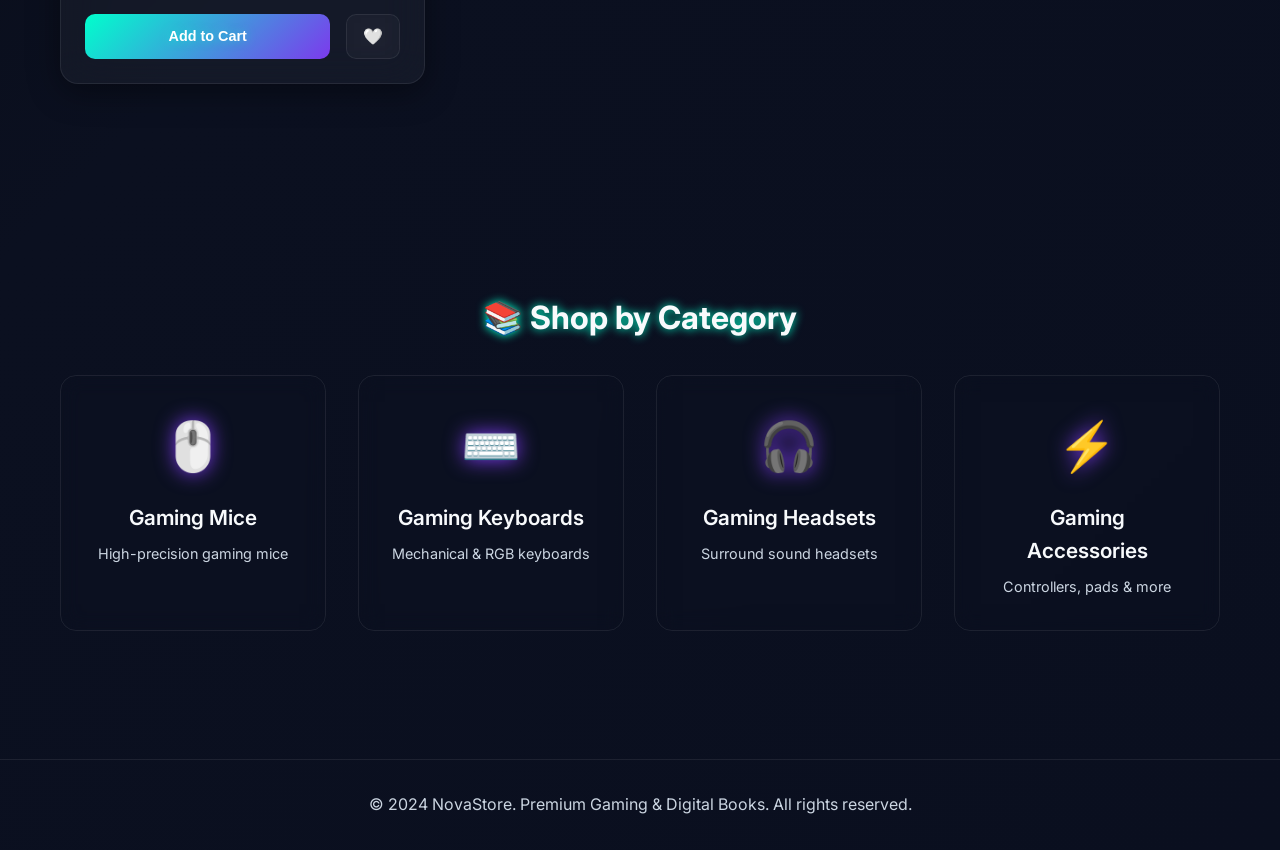
==== commit 7f191e01: "Add files via upload" ====
--- a/index.html
+++ b/index.html
@@ -42,17 +42,17 @@
     width: 90% !important;
   }
 
-  .books-grid {
+  .products-grid {
     display: grid !important;
     grid-template-columns: 1fr !important;
     gap: 15px;
   }
 
-  .book-card {
+  .product-card {
     width: 100% !important;
   }
 
-  button, .book-btn {
+  button, .product-btn {
     width: 100%;
   }
 }
--- a/assets/style.css
+++ b/assets/style.css
@@ -0,0 +1,1362 @@
+/* NovaStore - Premium Dark Neon SaaS Gaming Marketplace */
+:root {
+    /* Premium Dark Neon Theme Variables */
+    --bg-primary: #06080f;
+    --bg-secondary: #0b1020;
+    --bg-gradient: linear-gradient(135deg, #06080f 0%, #0b1020 50%, #0a0f1f 100%);
+    --card-bg: rgba(255, 255, 255, 0.04);
+    --card-glass: rgba(255, 255, 255, 0.02);
+    --border: rgba(255, 255, 255, 0.08);
+    --border-glow: rgba(255, 255, 255, 0.12);
+    
+    /* Neon Accent Colors */
+    --primary: #00ffcc;
+    --secondary: #7c3aed;
+    --accent: #ff3d81;
+    --success: #10b981;
+    --warning: #f59e0b;
+    --error: #ef4444;
+    
+    /* Text System */
+    --text: #e5e7eb;
+    --text-primary: #f8fafc;
+    --text-secondary: #cbd5e1;
+    --text-muted: #94a3b8;
+    --text-dim: #64748b;
+    
+    /* Shadow & Glow System */
+    --shadow-glow: 0 0 20px rgba(0, 255, 204, 0.3);
+    --shadow-card: 0 8px 32px rgba(0, 0, 0, 0.4);
+    --shadow-hover: 0 12px 48px rgba(0, 255, 204, 0.15);
+    --glow-primary: 0 0 30px rgba(0, 255, 204, 0.5);
+    --glow-secondary: 0 0 25px rgba(124, 58, 237, 0.4);
+    --glow-accent: 0 0 20px rgba(255, 61, 129, 0.4);
+    
+    /* Glass Effect Values */
+    --glass-blur: blur(20px);
+    --glass-bg: rgba(6, 8, 15, 0.7);
+    --glass-border: rgba(255, 255, 255, 0.1);
+}
+
+* {
+    margin: 0;
+    padding: 0;
+    box-sizing: border-box;
+}
+
+body {
+    font-family: 'Inter', -apple-system, BlinkMacSystemFont, 'Segoe UI', sans-serif;
+    background: var(--bg-gradient);
+    color: var(--text-primary);
+    line-height: 1.6;
+    overflow-x: hidden;
+    min-height: 100vh;
+    position: relative;
+}
+
+body::before {
+    content: '';
+    position: fixed;
+    top: 0;
+    left: 0;
+    right: 0;
+    bottom: 0;
+    background: radial-gradient(circle at 20% 50%, rgba(0, 255, 204, 0.1) 0%, transparent 50%),
+                radial-gradient(circle at 80% 20%, rgba(124, 58, 237, 0.08) 0%, transparent 50%),
+                radial-gradient(circle at 40% 80%, rgba(255, 61, 129, 0.06) 0%, transparent 50%);
+    pointer-events: none;
+    z-index: -1;
+    animation: backgroundFloat 20s ease-in-out infinite;
+}
+
+.container {
+    max-width: 1200px;
+    margin: 0 auto;
+    padding: 0 20px;
+}
+
+/* Navigation - Steam Style Glass UI */
+.navbar {
+    display: flex;
+    justify-content: space-between;
+    align-items: center;
+    padding: 1rem 2rem;
+    background: var(--glass-bg);
+    backdrop-filter: var(--glass-blur);
+    border-bottom: 1px solid var(--glass-border);
+    position: sticky;
+    top: 0;
+    z-index: 1000;
+    box-shadow: 0 0 20px rgba(0, 255, 204, 0.1);
+    transition: all 0.3s ease;
+}
+
+.navbar::after {
+    content: '';
+    position: absolute;
+    bottom: 0;
+    left: 0;
+    right: 0;
+    height: 1px;
+    background: linear-gradient(90deg, transparent, var(--primary), transparent);
+    opacity: 0.5;
+    animation: borderGlow 3s ease-in-out infinite;
+}
+
+.nav-left {
+    display: flex;
+    align-items: center;
+    flex: 0 0 auto;
+}
+
+.nav-brand h2 {
+    font-weight: 800;
+    font-size: 1.5rem;
+    color: var(--primary);
+    margin: 0;
+    text-shadow: 0 0 10px var(--primary);
+}
+
+.nav-center {
+    display: flex;
+    justify-content: center;
+    align-items: center;
+    flex: 1 0 auto;
+}
+
+.nav-menu {
+    display: flex;
+    align-items: center;
+    gap: 2rem;
+}
+
+.nav-link {
+    color: var(--text-secondary);
+    text-decoration: none;
+    font-weight: 500;
+    padding: 0.75rem 1rem;
+    border-radius: 8px;
+    transition: all 0.3s ease;
+    position: relative;
+    overflow: hidden;
+}
+
+.nav-link::before {
+    content: '';
+    position: absolute;
+    top: 0;
+    left: -100%;
+    width: 100%;
+    height: 100%;
+    background: linear-gradient(90deg, transparent, rgba(0, 255, 204, 0.2), transparent);
+    transition: left 0.5s ease;
+}
+
+.nav-link:hover {
+    background: var(--card-glass);
+    color: var(--primary);
+    transform: translateY(-2px);
+    box-shadow: 0 4px 12px rgba(0, 255, 204, 0.2);
+}
+
+.nav-link:hover::before {
+    left: 100%;
+}
+
+.nav-link.active {
+    background: linear-gradient(135deg, var(--primary), var(--secondary));
+    color: white;
+    box-shadow: var(--glow-primary);
+    text-shadow: 0 0 10px rgba(255, 255, 255, 0.5);
+}
+
+.nav-right {
+    display: flex;
+    align-items: center;
+    gap: 1rem;
+    flex: 0 0 auto;
+}
+
+.search-container {
+    display: flex;
+    align-items: center;
+    background: var(--bg-glass);
+    border: 1px solid var(--border);
+    border-radius: 25px;
+    padding: 0.5rem 1rem;
+    transition: all 0.3s ease;
+    min-width: 200px;
+    backdrop-filter: blur(10px);
+}
+
+.search-container input {
+    background: none;
+    border: none;
+    color: var(--text-primary);
+    font-size: 0.9rem;
+    width: 100%;
+    outline: none;
+}
+
+.search-container input::placeholder {
+    color: var(--text-muted);
+}
+
+.search-btn {
+    background: none;
+    border: none;
+    color: var(--text-secondary);
+    cursor: pointer;
+    font-size: 1rem;
+    padding: 0.25rem;
+    margin-left: 0.5rem;
+}
+
+.nav-btn {
+    background: var(--card-glass);
+    border: 1px solid var(--border);
+    color: var(--text-secondary);
+    border-radius: 10px;
+    padding: 0.5rem 1rem;
+    cursor: pointer;
+    transition: all 0.3s cubic-bezier(0.4, 0, 0.2, 1);
+    font-weight: 500;
+    font-size: 0.9rem;
+    position: relative;
+    backdrop-filter: var(--glass-blur);
+    overflow: hidden;
+}
+
+.nav-btn::before {
+    content: '';
+    position: absolute;
+    top: 50%;
+    left: 50%;
+    width: 0;
+    height: 0;
+    background: radial-gradient(circle, rgba(0, 255, 204, 0.2), transparent);
+    transform: translate(-50%, -50%);
+    transition: all 0.4s ease;
+    border-radius: 50%;
+}
+
+.nav-btn:hover {
+    border-color: var(--primary);
+    color: var(--primary);
+    transform: translateY(-3px) scale(1.05);
+    box-shadow: var(--glow-primary);
+}
+
+.nav-btn:hover::before {
+    width: 100%;
+    height: 100%;
+}
+
+.nav-btn.bounce {
+    animation: cartBounce 0.6s ease;
+}
+
+.nav-btn .count {
+    position: absolute;
+    top: -8px;
+    right: -8px;
+    background: var(--accent);
+    color: white;
+    border-radius: 50%;
+    width: 18px;
+    height: 18px;
+    display: flex;
+    align-items: center;
+    justify-content: center;
+    font-size: 0.7rem;
+    font-weight: 700;
+}
+
+/* Enhanced Badge/Count Styling */
+.cart-count,
+.wishlist-count,
+.badge,
+.item-count {
+    position: absolute;
+    top: -6px;
+    right: -6px;
+
+    min-width: 18px;
+    height: 18px;
+    padding: 0 5px;
+
+    display: flex;
+    align-items: center;
+    justify-content: center;
+
+    font-size: 11px;
+    font-weight: 700;
+    line-height: 1;
+
+    border-radius: 999px;
+
+    background: #ff3d81;
+    color: #ffffff;
+
+    box-shadow: 0 0 10px rgba(255, 61, 129, 0.5);
+
+    z-index: 10;
+}
+
+/* Enhanced Navigation Button Styling */
+.nav-actions button,
+.nav-btn,
+.icon-btn {
+    position: relative;
+
+    /* make buttons bigger */
+    padding: 10px 16px;
+    min-width: 44px;
+    min-height: 44px;
+
+    font-size: 14px;
+
+    display: flex;
+    align-items: center;
+    justify-content: center;
+
+    border-radius: 12px;
+}
+
+/* make icons container stable */
+.nav-actions {
+    display: flex;
+    align-items: center;
+    gap: 12px;
+}
+
+.navbar,
+.nav-actions,
+.nav-btn,
+.icon-btn {
+    overflow: visible !important;
+}
+
+/* Make sure navbar is on top layer */
+.navbar {
+    position: sticky;
+    top: 0;
+    z-index: 9999;
+}
+
+/* Ensure buttons are proper stacking context */
+.nav-actions button,
+.nav-btn,
+.icon-btn {
+    position: relative;
+    z-index: 1;
+}
+
+/* FORCE badge ABOVE EVERYTHING */
+.cart-count,
+.wishlist-count,
+.badge,
+.item-count {
+    position: absolute;
+    top: -6px;
+    right: -6px;
+
+    z-index: 99999 !important;
+
+    min-width: 18px;
+    height: 18px;
+
+    display: flex;
+    align-items: center;
+    justify-content: center;
+
+    font-size: 11px;
+    font-weight: 700;
+
+    border-radius: 999px;
+
+    background: #ff3d81;
+    color: white;
+
+    box-shadow: 0 0 10px rgba(255, 61, 129, 0.6);
+}
+
+/* extra safety for mobile */
+@media (max-width: 768px) {
+    .nav-actions button,
+    .nav-btn,
+    .icon-btn {
+        padding: 12px 18px;
+        min-width: 48px;
+        min-height: 48px;
+    }
+}
+
+.mobile-menu-toggle {
+    display: none;
+    background: var(--bg-glass);
+    border: 1px solid var(--border);
+    border-radius: 8px;
+    padding: 0.5rem;
+    cursor: pointer;
+    color: var(--text-primary);
+    font-size: 1.2rem;
+}
+
+/* Hero Section */
+.hero {
+    padding: 8rem 0;
+    background: linear-gradient(135deg, var(--bg-dark) 0%, var(--bg-card) 100%);
+    position: relative;
+    overflow: hidden;
+}
+
+.hero-content {
+    text-align: center;
+    position: relative;
+    z-index: 1;
+    max-width: 800px;
+    margin: 0 auto;
+}
+
+.hero-title {
+    font-size: clamp(2.5rem, 5vw, 4rem);
+    font-weight: 900;
+    margin-bottom: 1rem;
+    background: linear-gradient(135deg, var(--primary), var(--secondary));
+    -webkit-background-clip: text;
+    background-clip: text;
+    -webkit-text-fill-color: transparent;
+    color: transparent;
+    text-shadow: 0 0 30px rgba(99, 102, 241, 0.5);
+}
+
+.hero-subtitle {
+    font-size: 1.2rem;
+    color: var(--text-secondary);
+    margin-bottom: 2rem;
+    opacity: 0.9;
+}
+
+.hero-actions {
+    display: flex;
+    gap: 1rem;
+    justify-content: center;
+    flex-wrap: wrap;
+}
+
+.hero-background {
+    position: absolute;
+    top: 0;
+    left: 0;
+    right: 0;
+    bottom: 0;
+    background: radial-gradient(circle, rgba(99, 102, 241, 0.1) 0%, transparent 70%);
+    animation: float 6s ease-in-out infinite;
+}
+
+/* Section Styles */
+section {
+    padding: 5rem 0;
+}
+
+.section-title, .page-title {
+    font-size: 2rem;
+    font-weight: 700;
+    color: var(--text-primary);
+    margin-bottom: 2rem;
+    text-align: center;
+    text-shadow: 0 0 10px var(--primary);
+}
+
+/* Featured Section */
+.featured-section {
+    background: var(--bg-card);
+    border-top: 1px solid var(--border);
+}
+
+/* Categories Section */
+.categories-section {
+    background: var(--bg-dark);
+}
+
+.categories-grid {
+    display: grid;
+    grid-template-columns: repeat(auto-fit, minmax(250px, 1fr));
+    gap: 2rem;
+    margin-bottom: 3rem;
+}
+
+.category-card {
+    background: var(--bg-glass);
+    border: 1px solid var(--border);
+    border-radius: 16px;
+    padding: 2rem;
+    text-align: center;
+    cursor: pointer;
+    transition: all 0.3s ease;
+    backdrop-filter: blur(10px);
+    position: relative;
+    overflow: hidden;
+}
+
+.category-card:hover {
+    transform: translateY(-8px);
+    border-color: var(--primary);
+    box-shadow: 0 20px 40px rgba(99, 102, 241, 0.3);
+}
+
+.category-icon {
+    font-size: 3rem;
+    margin-bottom: 1rem;
+    filter: drop-shadow(0 0 10px var(--secondary));
+}
+
+.category-card h3 {
+    font-size: 1.3rem;
+    font-weight: 600;
+    color: var(--text-primary);
+    margin-bottom: 0.5rem;
+}
+
+.category-card p {
+    color: var(--text-secondary);
+    font-size: 0.9rem;
+}
+
+/* Browse Section */
+.browse-section {
+    background: var(--bg-dark);
+    min-height: 60vh;
+}
+
+.browse-header {
+    display: flex;
+    justify-content: space-between;
+    align-items: center;
+    margin-bottom: 2rem;
+    flex-wrap: wrap;
+    gap: 1rem;
+}
+
+.filter-controls {
+    display: flex;
+    gap: 1rem;
+}
+
+.filter-controls select {
+    background: var(--bg-glass);
+    border: 1px solid var(--border);
+    color: var(--text-primary);
+    padding: 0.5rem 1rem;
+    border-radius: 8px;
+    cursor: pointer;
+    min-width: 150px;
+    backdrop-filter: blur(10px);
+    transition: all 0.3s ease;
+}
+
+.filter-controls select:hover {
+    border-color: var(--primary);
+}
+
+/* Library Section */
+.library-section {
+    background: var(--bg-dark);
+    min-height: 60vh;
+}
+
+.library-header {
+    display: flex;
+    justify-content: space-between;
+    align-items: center;
+    margin-bottom: 2rem;
+    flex-wrap: wrap;
+    gap: 1rem;
+}
+
+.library-stats {
+    color: var(--text-secondary);
+    font-size: 1rem;
+}
+
+.library-stats #libraryCount {
+    color: var(--primary);
+    font-weight: 600;
+}
+
+.empty-state {
+    text-align: center;
+    padding: 4rem 2rem;
+    background: var(--bg-glass);
+    border: 1px solid var(--border);
+    border-radius: 16px;
+    backdrop-filter: blur(10px);
+}
+
+.empty-icon {
+    font-size: 4rem;
+    margin-bottom: 1rem;
+    opacity: 0.5;
+}
+
+.empty-state h3 {
+    font-size: 1.5rem;
+    color: var(--text-primary);
+    margin-bottom: 1rem;
+}
+
+.empty-state p {
+    color: var(--text-secondary);
+    margin-bottom: 2rem;
+}
+
+/* Products Grid */
+.products-grid {
+    display: grid;
+    grid-template-columns: repeat(auto-fill, minmax(300px, 1fr));
+    gap: 2rem;
+    margin-bottom: 3rem;
+}
+
+/* Product Cards - World-Class Glassmorphism */
+.product-card {
+    background: var(--card-bg);
+    border: 1px solid var(--border);
+    border-radius: 18px;
+    padding: 1.5rem;
+    transition: all 0.4s cubic-bezier(0.4, 0, 0.2, 1);
+    position: relative;
+    overflow: hidden;
+    backdrop-filter: var(--glass-blur);
+    box-shadow: var(--shadow-card);
+}
+
+.product-card::before {
+    content: '';
+    position: absolute;
+    top: 0;
+    left: 0;
+    right: 0;
+    bottom: 0;
+    background: linear-gradient(135deg, 
+        rgba(0, 255, 204, 0.05) 0%, 
+        rgba(124, 58, 237, 0.03) 50%, 
+        rgba(255, 61, 129, 0.02) 100%);
+    opacity: 0;
+    transition: opacity 0.4s ease;
+    pointer-events: none;
+}
+
+.product-card:hover {
+    transform: translateY(-12px) scale(1.02);
+    border-color: var(--primary);
+    box-shadow: var(--shadow-hover);
+    background: var(--card-glass);
+}
+
+.product-card:hover::before {
+    opacity: 1;
+}
+
+.product-image {
+    width: 100%;
+    height: 200px;
+    background: linear-gradient(135deg, var(--primary), var(--secondary));
+    border-radius: 8px;
+    display: flex;
+    align-items: center;
+    justify-content: center;
+    color: white;
+    font-size: 1.2rem;
+    font-weight: 600;
+    margin-bottom: 1rem;
+    position: relative;
+}
+
+.product-badge {
+    position: absolute;
+    top: 10px;
+    right: 10px;
+    background: var(--accent);
+    color: white;
+    padding: 0.25rem 0.5rem;
+    border-radius: 4px;
+    font-size: 0.7rem;
+    font-weight: 700;
+    text-transform: uppercase;
+}
+
+.product-title {
+    font-size: 1.3rem;
+    font-weight: 600;
+    color: var(--text-primary);
+    margin-bottom: 0.5rem;
+    line-height: 1.4;
+}
+
+.product-description {
+    color: var(--text-secondary);
+    font-size: 0.9rem;
+    line-height: 1.5;
+    margin-bottom: 1rem;
+}
+
+.product-meta {
+    display: flex;
+    justify-content: space-between;
+    align-items: center;
+    margin-bottom: 1rem;
+}
+
+.product-price {
+    font-size: 1.4rem;
+    font-weight: 700;
+    color: var(--success);
+    text-shadow: 0 0 10px var(--success);
+}
+
+.product-rating {
+    display: flex;
+    align-items: center;
+    gap: 0.5rem;
+}
+
+.stars {
+    color: var(--warning);
+    filter: drop-shadow(0 0 5px var(--warning));
+}
+
+.rating-value {
+    color: var(--text-secondary);
+    font-size: 0.9rem;
+}
+
+.product-actions {
+    display: flex;
+    gap: 1rem;
+}
+
+.product-btn {
+    background: linear-gradient(135deg, var(--primary), var(--secondary));
+    color: white;
+    border: none;
+    border-radius: 10px;
+    padding: 0.75rem 1.5rem;
+    font-weight: 600;
+    cursor: pointer;
+    transition: all 0.3s cubic-bezier(0.4, 0, 0.2, 1);
+    font-size: 0.9rem;
+    flex: 1;
+    text-shadow: 0 0 10px rgba(0, 255, 204, 0.5);
+    position: relative;
+    overflow: hidden;
+}
+
+.product-btn::before {
+    content: '';
+    position: absolute;
+    top: 0;
+    left: -100%;
+    width: 100%;
+    height: 100%;
+    background: linear-gradient(90deg, transparent, rgba(255, 255, 255, 0.2), transparent);
+    transition: left 0.6s ease;
+}
+
+.product-btn:hover {
+    transform: translateY(-3px) scale(1.02);
+    box-shadow: var(--glow-primary);
+    background: linear-gradient(135deg, var(--primary), var(--accent));
+}
+
+.product-btn:hover::before {
+    left: 100%;
+}
+
+.product-btn:active {
+    transform: translateY(-1px) scale(1.01);
+    transition: all 0.1s ease;
+}
+
+.product-btn:disabled {
+    background: var(--text-dim);
+    cursor: not-allowed;
+    transform: none;
+    box-shadow: none;
+    opacity: 0.6;
+}
+
+.product-btn:disabled::before {
+    display: none;
+}
+
+.wishlist-btn {
+    background: var(--card-glass);
+    border: 1px solid var(--border);
+    color: var(--text-secondary);
+    border-radius: 10px;
+    padding: 0.75rem 1rem;
+    cursor: pointer;
+    transition: all 0.3s cubic-bezier(0.4, 0, 0.2, 1);
+    font-size: 1rem;
+    backdrop-filter: var(--glass-blur);
+    position: relative;
+    overflow: hidden;
+}
+
+.wishlist-btn::before {
+    content: '';
+    position: absolute;
+    top: 50%;
+    left: 50%;
+    width: 0;
+    height: 0;
+    background: radial-gradient(circle, rgba(255, 61, 129, 0.3), transparent);
+    transform: translate(-50%, -50%);
+    transition: all 0.4s ease;
+    border-radius: 50%;
+}
+
+.wishlist-btn:hover {
+    border-color: var(--accent);
+    color: var(--accent);
+    transform: translateY(-3px) scale(1.05);
+    box-shadow: var(--glow-accent);
+    background: var(--card-bg);
+}
+
+.wishlist-btn:hover::before {
+    width: 100%;
+    height: 100%;
+}
+
+.wishlist-btn.active {
+    background: linear-gradient(135deg, var(--accent), var(--secondary));
+    border-color: var(--accent);
+    color: white;
+    box-shadow: var(--glow-accent);
+    animation: heartPulse 1.5s ease-in-out infinite;
+}
+
+.wishlist-btn:active {
+    transform: translateY(-1px) scale(1.02);
+    transition: all 0.1s ease;
+}
+
+/* Cart Sidebar */
+.cart-overlay, .wishlist-overlay, .login-overlay {
+    position: fixed;
+    top: 0;
+    left: 0;
+    right: 0;
+    bottom: 0;
+    background: rgba(0, 0, 0, 0.9);
+    z-index: 999;
+    opacity: 0;
+    visibility: hidden;
+    transition: all 0.3s ease;
+    backdrop-filter: blur(10px);
+}
+
+.cart-overlay.active, .wishlist-overlay.active, .login-overlay.active {
+    opacity: 1;
+    visibility: visible;
+}
+
+.cart-sidebar {
+    position: fixed;
+    top: 0;
+    right: -400px;
+    width: 350px;
+    height: 100vh;
+    background: var(--bg-card);
+    border-left: 1px solid var(--primary);
+    z-index: 1000;
+    transition: right 0.3s ease;
+    overflow-y: auto;
+    backdrop-filter: blur(20px);
+}
+
+.cart-sidebar.active {
+    right: 0;
+    box-shadow: -10px 0 30px rgba(99, 102, 241, 0.3);
+}
+
+.cart-header, .wishlist-header, .login-header {
+    display: flex;
+    justify-content: space-between;
+    align-items: center;
+    padding: 1.5rem;
+    border-bottom: 1px solid var(--border);
+}
+
+.close-btn {
+    background: none;
+    border: none;
+    color: var(--text-muted);
+    font-size: 1.5rem;
+    cursor: pointer;
+    padding: 0.5rem;
+    transition: color 0.3s ease;
+}
+
+.close-btn:hover {
+    color: var(--accent);
+}
+
+.cart-items, .wishlist-items {
+    padding: 1rem;
+    max-height: calc(100vh - 200px);
+    overflow-y: auto;
+}
+
+.cart-item, .wishlist-item {
+    display: flex;
+    justify-content: space-between;
+    align-items: center;
+    padding: 1rem;
+    border-bottom: 1px solid var(--border);
+    background: var(--bg-glass);
+    margin-bottom: 0.5rem;
+    border-radius: 8px;
+}
+
+.cart-item:last-child, .wishlist-item:last-child {
+    border-bottom: none;
+}
+
+.cart-item-info, .wishlist-item-info {
+    flex: 1;
+}
+
+.cart-item-title, .wishlist-item-title {
+    font-weight: 600;
+    color: var(--text-primary);
+    margin-bottom: 0.5rem;
+}
+
+.cart-item-price, .wishlist-item-price {
+    color: var(--success);
+    font-weight: 700;
+    margin-bottom: 0.5rem;
+}
+
+.quantity-controls {
+    display: flex;
+    align-items: center;
+    gap: 0.5rem;
+}
+
+.quantity-btn {
+    background: var(--bg-glass);
+    border: 1px solid var(--border);
+    color: var(--text-secondary);
+    border-radius: 4px;
+    width: 24px;
+    height: 24px;
+    cursor: pointer;
+    display: flex;
+    align-items: center;
+    justify-content: center;
+    font-size: 0.8rem;
+    transition: all 0.3s ease;
+}
+
+.quantity-btn:hover {
+    background: var(--primary);
+    color: white;
+}
+
+.quantity-value {
+    color: var(--text-primary);
+    font-weight: 500;
+    min-width: 20px;
+    text-align: center;
+}
+
+.remove-item {
+    background: none;
+    border: none;
+    color: var(--accent);
+    cursor: pointer;
+    padding: 0.5rem;
+    transition: color 0.3s ease;
+}
+
+.remove-item:hover {
+    color: var(--error);
+}
+
+.cart-footer {
+    padding: 1.5rem;
+    border-top: 1px solid var(--border);
+    background: var(--bg-glass);
+}
+
+.cart-total {
+    display: flex;
+    justify-content: space-between;
+    align-items: center;
+    margin-bottom: 1rem;
+    font-size: 1.1rem;
+    font-weight: 600;
+}
+
+.checkout-btn {
+    background: linear-gradient(135deg, var(--success), var(--primary));
+    color: white;
+    border: none;
+    border-radius: 8px;
+    padding: 0.75rem 1.5rem;
+    font-weight: 600;
+    cursor: pointer;
+    transition: all 0.3s ease;
+    width: 100%;
+    text-shadow: 0 0 10px rgba(16, 185, 129, 0.5);
+}
+
+.checkout-btn:hover {
+    transform: translateY(-2px);
+    box-shadow: 0 10px 20px rgba(16, 185, 129, 0.4);
+}
+
+/* Modals */
+.wishlist-modal, .login-modal {
+    position: fixed;
+    top: 50%;
+    left: 50%;
+    transform: translate(-50%, -50%);
+    background: var(--bg-card);
+    border: 1px solid var(--primary);
+    border-radius: 16px;
+    padding: 2rem;
+    max-width: 500px;
+    width: 90%;
+    z-index: 1001;
+    opacity: 0;
+    visibility: hidden;
+    transition: all 0.3s ease;
+    backdrop-filter: blur(20px);
+}
+
+.wishlist-modal.active, .login-modal.active {
+    opacity: 1;
+    visibility: visible;
+    transform: translate(-50%, -50%) scale(1);
+    box-shadow: 0 20px 40px rgba(99, 102, 241, 0.3);
+}
+
+/* Forms */
+.form-group {
+    margin-bottom: 1.5rem;
+}
+
+.form-group input {
+    width: 100%;
+    background: var(--bg-glass);
+    border: 1px solid var(--border);
+    border-radius: 8px;
+    padding: 1rem;
+    color: var(--text-primary);
+    font-size: 1rem;
+    transition: all 0.3s ease;
+}
+
+.form-group input:focus {
+    outline: none;
+    border-color: var(--primary);
+    box-shadow: 0 0 10px rgba(99, 102, 241, 0.2);
+}
+
+.form-group input::placeholder {
+    color: var(--text-muted);
+}
+
+/* Buttons */
+.btn-primary, .btn-secondary {
+    background: linear-gradient(135deg, var(--primary), var(--secondary));
+    color: white;
+    border: none;
+    border-radius: 8px;
+    padding: 0.75rem 2rem;
+    font-weight: 600;
+    cursor: pointer;
+    transition: all 0.3s ease;
+    text-decoration: none;
+    display: inline-block;
+    text-shadow: 0 0 10px rgba(99, 102, 241, 0.5);
+}
+
+.btn-secondary {
+    background: var(--bg-glass);
+    border: 1px solid var(--primary);
+    color: var(--text-primary);
+}
+
+.btn-primary:hover, .btn-secondary:hover {
+    transform: translateY(-2px);
+    box-shadow: 0 10px 20px rgba(99, 102, 241, 0.4);
+}
+
+/* Toast Notifications */
+.toast-container {
+    position: fixed;
+    top: 20px;
+    right: 20px;
+    z-index: 2000;
+}
+
+.toast {
+    background: var(--card-glass);
+    border: 1px solid var(--border);
+    border-radius: 12px;
+    padding: 1rem 1.5rem;
+    margin-bottom: 1rem;
+    color: var(--text-primary);
+    font-weight: 500;
+    animation: slideInFromRight 0.4s cubic-bezier(0.4, 0, 0.2, 1);
+    min-width: 280px;
+    backdrop-filter: var(--glass-blur);
+    box-shadow: var(--shadow-card);
+    position: relative;
+    overflow: hidden;
+}
+
+.toast::before {
+    content: '';
+    position: absolute;
+    top: 0;
+    left: 0;
+    right: 0;
+    height: 2px;
+    background: linear-gradient(90deg, transparent, var(--primary), transparent);
+    animation: shimmer 2s ease-in-out infinite;
+}
+
+.toast.success {
+    border-color: var(--success);
+    background: rgba(16, 185, 129, 0.1);
+}
+
+.toast.error {
+    border-color: var(--error);
+    background: rgba(239, 68, 68, 0.1);
+}
+
+/* Footer */
+.footer {
+    background: var(--bg-card);
+    padding: 2rem 0;
+    text-align: center;
+    border-top: 1px solid var(--border);
+}
+
+.footer p {
+    color: var(--text-secondary);
+}
+
+/* High-End SaaS Animations */
+@keyframes fadeIn {
+    from { opacity: 0; }
+    to { opacity: 1; }
+}
+
+@keyframes fadeInUp {
+    from { 
+        opacity: 0;
+        transform: translateY(40px);
+    }
+    to {
+        opacity: 1;
+        transform: translateY(0);
+    }
+}
+
+@keyframes slideInFromRight {
+    from { 
+        opacity: 0;
+        transform: translateX(50px);
+    }
+    to {
+        opacity: 1;
+        transform: translateX(0);
+    }
+}
+
+@keyframes float {
+    0%, 100% { transform: translate(-50%, -50%) scale(1); }
+    50% { transform: translate(-50%, -50%) scale(1.1); }
+}
+
+@keyframes backgroundFloat {
+    0%, 100% { 
+        background-position: 0% 50%;
+        transform: scale(1);
+    }
+    50% { 
+        background-position: 100% 50%;
+        transform: scale(1.05);
+    }
+}
+
+@keyframes borderGlow {
+    0%, 100% { opacity: 0.3; }
+    50% { opacity: 0.8; }
+}
+
+@keyframes heartPulse {
+    0%, 100% { 
+        transform: scale(1);
+        box-shadow: var(--glow-accent);
+    }
+    50% { 
+        transform: scale(1.05);
+        box-shadow: 0 0 25px rgba(255, 61, 129, 0.6);
+    }
+}
+
+@keyframes glowPulse {
+    0%, 100% { 
+        box-shadow: var(--glow-primary);
+    }
+    50% { 
+        box-shadow: 0 0 40px rgba(0, 255, 204, 0.7);
+    }
+}
+
+@keyframes cartBounce {
+    0%, 100% { transform: scale(1); }
+    25% { transform: scale(1.2) rotate(-5deg); }
+    50% { transform: scale(0.9) rotate(5deg); }
+    75% { transform: scale(1.1) rotate(-2deg); }
+}
+
+@keyframes shimmer {
+    0% { background-position: -200% center; }
+    100% { background-position: 200% center; }
+}
+
+.animate-fade-in {
+    opacity: 0;
+    animation: fadeIn 0.8s ease-out forwards;
+}
+
+/* Mobile Responsiveness */
+@media (max-width: 768px) {
+
+    /* NAVBAR FIX */
+    .navbar {
+        flex-direction: column;
+        align-items: flex-start;
+        gap: 10px;
+        padding: 1rem;
+    }
+
+    .nav-menu {
+        flex-wrap: wrap;
+        gap: 10px;
+        display: flex !important;
+        position: static;
+        opacity: 1;
+        visibility: visible;
+        transform: none;
+        background: none;
+        border: none;
+        padding: 0;
+        flex-direction: row;
+    }
+
+    .nav-actions {
+        width: 100%;
+        justify-content: space-between;
+    }
+
+    /* SEARCH BAR */
+    .search-input {
+        width: 100%;
+    }
+
+    /* PRODUCT GRID */
+    .products-grid {
+        grid-template-columns: 1fr;
+    }
+
+    /* PRODUCT CARD */
+    .product-card {
+        width: 100%;
+    }
+
+    /* BUTTONS */
+    .product-btn {
+        width: 100%;
+    }
+    
+    .nav-left {
+        flex: 1;
+    }
+    
+    .nav-center {
+        order: 3;
+        flex-basis: 100%;
+        margin-top: 1rem;
+    }
+    
+    .mobile-menu-toggle {
+        display: block;
+    }
+    
+    .products-grid {
+        grid-template-columns: repeat(auto-fill, minmax(250px, 1fr));
+        gap: 1rem;
+    }
+    
+    .cart-sidebar {
+        width: 300px;
+        right: -300px;
+    }
+    
+    .wishlist-modal, .login-modal {
+        width: 95%;
+        margin: 1rem;
+        padding: 1.5rem;
+    }
+    
+    .hero-actions {
+        flex-direction: column;
+        align-items: center;
+    }
+    
+    .browse-header, .library-header {
+        flex-direction: column;
+        gap: 1rem;
+    }
+    
+    .filter-controls {
+        justify-content: center;
+    }
+    
+    .categories-grid {
+        grid-template-columns: repeat(auto-fit, minmax(200px, 1fr));
+        gap: 1rem;
+    }
+}
+
+@media (max-width: 480px) {
+    .products-grid {
+        grid-template-columns: 1fr;
+    }
+    
+    .nav-right {
+        gap: 0.5rem;
+    }
+    
+    .search-container {
+        min-width: 150px;
+    }
+    
+    .nav-btn {
+        padding: 0.5rem 0.75rem;
+        font-size: 0.8rem;
+    }
+}
